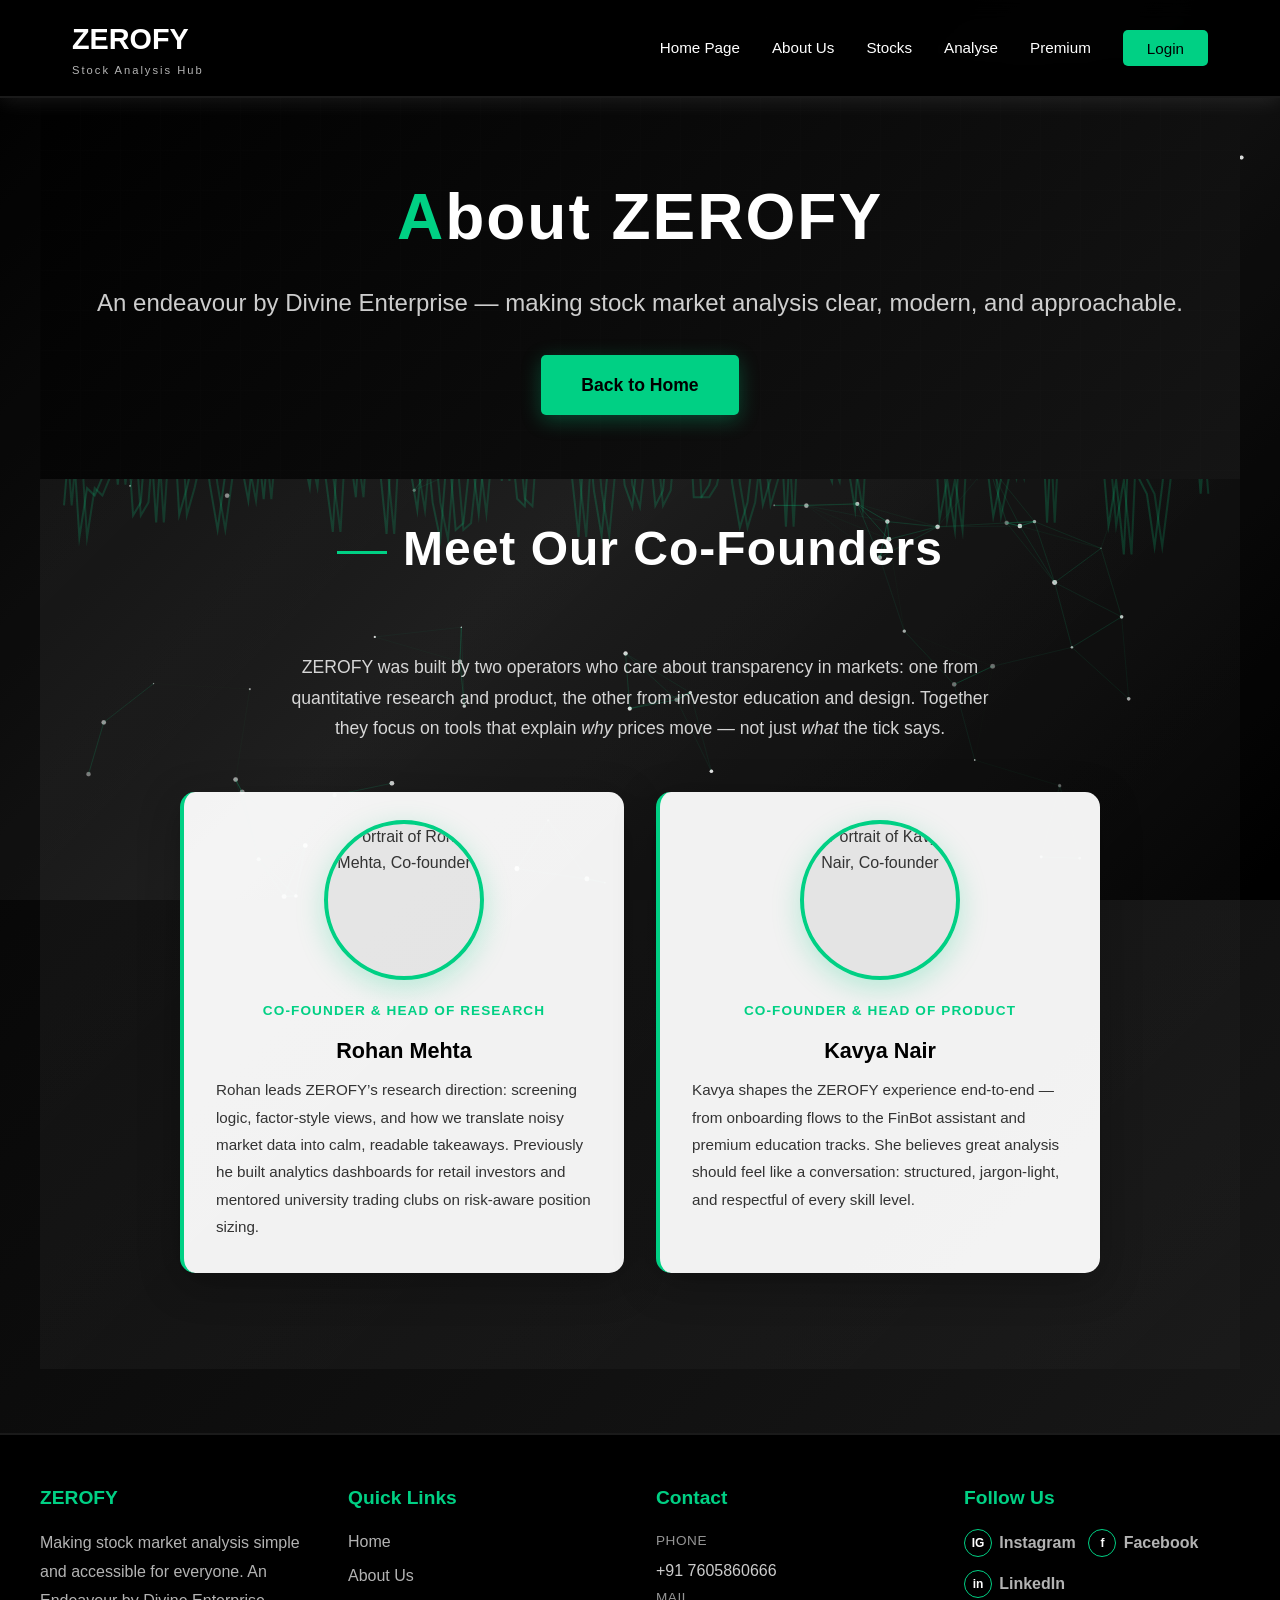
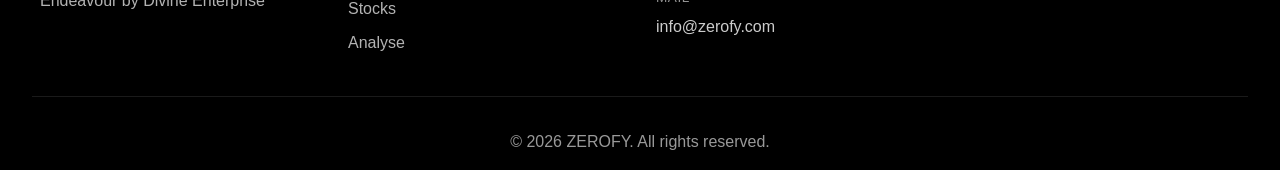
==== about.html @ 6f026110 "about us" ====
<!DOCTYPE html>
<html lang="en">

<head>
    <meta charset="UTF-8">
    <meta name="viewport" content="width=device-width, initial-scale=1.0">
    <title>About Us — ZEROFY</title>
    <link rel="stylesheet" href="styles.css">
</head>

<body>
    <nav class="navbar">
        <div class="navbar-container">
            <div class="navbar-logo">
                <a href="index.html#home">ZEROFY</a>
                <span class="logo-subtitle">Stock Analysis Hub</span>
            </div>
            <ul class="nav-menu" id="navMenu">
                <li class="nav-item">
                    <a href="index.html#home" class="nav-link">Home Page</a>
                </li>
                <li class="nav-item">
                    <a href="about.html" class="nav-link" aria-current="page">About Us</a>
                </li>
                <li class="nav-item">
                    <a href="index.html#stocks" class="nav-link">Stocks</a>
                </li>
                <li class="nav-item">
                    <a href="index.html#analyse" class="nav-link">Analyse</a>
                </li>
                <li class="nav-item">
                    <a href="index.html#premium" class="nav-link">Premium</a>
                </li>
                <li class="nav-item" id="loginItem">
                    <a href="#login" class="nav-link login-btn" onclick="openLoginModal(); return false;">Login</a>
                </li>
                <li class="nav-item" id="userProfile" style="display: none;">
                    <span class="user-welcome">Welcome, <span id="userName">User</span></span>
                    <button type="button" class="logout-btn" onclick="logout()">Logout</button>
                </li>
            </ul>
            <div class="hamburger" id="hamburger">
                <span></span>
                <span></span>
                <span></span>
            </div>
        </div>
    </nav>

    <canvas id="stockBackground"></canvas>

    <div id="loginModal" class="modal">
        <div class="modal-content">
            <span class="close" onclick="closeLoginModal()">&times;</span>
            <h2>Login to ZEROFY</h2>
            <form id="loginForm" onsubmit="handleLogin(event)">
                <div class="form-group">
                    <label for="email">Email:</label>
                    <input type="email" id="email" name="email" required>
                </div>
                <div class="form-group">
                    <label for="password">Password:</label>
                    <input type="password" id="password" name="password" required>
                </div>
                <button type="submit" class="submit-btn">Login</button>
                <p class="switch-form">Don't have an account? <a href="#" onclick="switchToSignup()">Sign Up</a></p>
            </form>
        </div>
    </div>

    <div id="signupModal" class="modal">
        <div class="modal-content">
            <span class="close" onclick="closeSignupModal()">&times;</span>
            <h2>Create Account</h2>
            <form id="signupForm" onsubmit="handleSignup(event)">
                <div class="form-group">
                    <label for="signupName">Full Name:</label>
                    <input type="text" id="signupName" name="name" required>
                </div>
                <div class="form-group">
                    <label for="signupEmail">Email:</label>
                    <input type="email" id="signupEmail" name="email" required>
                </div>
                <div class="form-group">
                    <label for="signupPassword">Password:</label>
                    <input type="password" id="signupPassword" name="password" required>
                </div>
                <button type="submit" class="submit-btn">Sign Up</button>
                <p class="switch-form">Already have an account? <a href="#" onclick="switchToLogin()">Login</a></p>
            </form>
        </div>
    </div>

    <main>
        <section class="section hero-section about-hero-page">
            <div class="hero-content">
                <h1>About ZEROFY</h1>
                <p class="hero-subtitle">An endeavour by Divine Enterprise — making stock market analysis clear, modern, and approachable.</p>
                <a href="index.html#home" class="cta-button">Back to Home</a>
            </div>
        </section>

        <section class="section about-section about-founders-section">
            <h2>Meet Our Co-Founders</h2>
            <p class="about-page-intro">
                ZEROFY was built by two operators who care about transparency in markets: one from quantitative research and product,
                the other from investor education and design. Together they focus on tools that explain <em>why</em> prices move — not just <em>what</em> the tick says.
            </p>

            <div class="floaters-container floaters-container--founders">
                <article class="floater floater-1 floater-founder">
                    <div class="founder-photo-wrap">
                        <img class="founder-photo" src="https://images.unsplash.com/photo-1560250097-0b93528c311a?w=400&h=400&fit=crop&auto=format"
                            alt="Portrait of Rohan Mehta, Co-founder" width="320" height="320" loading="lazy">
                    </div>
                    <span class="founder-role">Co-founder &amp; Head of Research</span>
                    <h3>Rohan Mehta</h3>
                    <p>
                        Rohan leads ZEROFY’s research direction: screening logic, factor-style views, and how we translate noisy market data into calm, readable takeaways.
                        Previously he built analytics dashboards for retail investors and mentored university trading clubs on risk-aware position sizing.
                    </p>
                </article>

                <article class="floater floater-2 floater-founder">
                    <div class="founder-photo-wrap">
                        <img class="founder-photo" src="https://images.unsplash.com/photo-1573496359142-b8d87734a5a2?w=400&h=400&fit=crop&auto=format"
                            alt="Portrait of Kavya Nair, Co-founder" width="320" height="320" loading="lazy">
                    </div>
                    <span class="founder-role">Co-founder &amp; Head of Product</span>
                    <h3>Kavya Nair</h3>
                    <p>
                        Kavya shapes the ZEROFY experience end-to-end — from onboarding flows to the FinBot assistant and premium education tracks.
                        She believes great analysis should feel like a conversation: structured, jargon-light, and respectful of every skill level.
                    </p>
                </article>
            </div>
        </section>
    </main>

    <footer class="footer">
        <div class="footer-content">
            <div class="footer-section">
                <h4>ZEROFY</h4>
                <p>Making stock market analysis simple and accessible for everyone. An Endeavour by Divine Enterprise</p>
            </div>
            <div class="footer-section">
                <h4>Quick Links</h4>
                <ul>
                    <li><a href="index.html#home">Home</a></li>
                    <li><a href="about.html">About Us</a></li>
                    <li><a href="index.html#stocks">Stocks</a></li>
                    <li><a href="index.html#analyse">Analyse</a></li>
                </ul>
            </div>
            <div class="footer-section">
                <h4>Contact</h4>
                <p class="footer-contact-item"><span>Phone</span><a href="tel:+917605860666">+91 7605860666</a></p>
                <p class="footer-contact-item"><span>Mail</span><a href="mailto:info@zerofy.com">info@zerofy.com</a></p>
            </div>
            <div class="footer-section">
                <h4>Follow Us</h4>
                <div class="social-links">
                    <a href="" target="_blank" rel="noopener noreferrer" aria-label="ZEROFY on Instagram"><span class="social-icon">IG</span>Instagram</a>
                    <a href="" target="_blank" rel="noopener noreferrer" aria-label="ZEROFY on Facebook"><span class="social-icon">f</span>Facebook</a>
                    <a href="" target="_blank" rel="noopener noreferrer" aria-label="ZEROFY on LinkedIn"><span class="social-icon">in</span>LinkedIn</a>
                </div>
            </div>
        </div>
        <div class="footer-bottom">
            <p>&copy; 2026 ZEROFY. All rights reserved.</p>
        </div>
    </footer>

    <script src="script.js"></script>
</body>

</html>
---- styles.css ----
/* =====================================================
   ZEROFY - Stock Market Analysis Website
   CSS Stylesheet
   ===================================================== */

* {
    margin: 0;
    padding: 0;
    box-sizing: border-box;
}

:root {
    --primary-color: #000000;
    --secondary-color: #ffffff;
    --accent-color: #1a1a1a;
    --light-gray: #f0f0f0;
    --dark-gray: #333333;
    --green: #00d084;
    --red: #ff3333;
    --transition: all 0.3s ease;
}

html {
    scroll-behavior: smooth;
}

body {
    font-family: 'Segoe UI', Tahoma, Geneva, Verdana, sans-serif;
    background: linear-gradient(135deg, #000000 0%, #1a1a1a 100%);
    color: var(--dark-gray);
    line-height: 1.6;
    overflow-x: hidden;
    position: relative;
}


/* =====================================================
   CANVAS - Interactive Background
   ===================================================== */

#stockBackground {
    position: fixed;
    top: 0;
    left: 0;
    width: 100%;
    height: 100vh;
    background: linear-gradient(135deg, #000000 0%, #1a1a1a 50%, #000000 100%);
    z-index: 1;
    pointer-events: none;
}


/* =====================================================
   NAVIGATION BAR
   ===================================================== */

.navbar {
    position: fixed;
    top: 0;
    width: 100%;
    background: rgba(0, 0, 0, 0.95);
    backdrop-filter: blur(10px);
    padding: 1rem 0;
    z-index: 1000;
    box-shadow: 0 2px 20px rgba(255, 255, 255, 0.1);
    border-bottom: 2px solid rgba(255, 255, 255, 0.1);
}

.navbar-container {
    max-width: 1200px;
    margin: 0 auto;
    padding: 0 2rem;
    display: flex;
    justify-content: space-between;
    align-items: center;
}

.navbar-logo {
    display: flex;
    flex-direction: column;
    font-weight: 800;
    font-size: 1.8rem;
    color: var(--secondary-color);
    text-decoration: none;
    cursor: pointer;
}

.navbar-logo a {
    color: var(--secondary-color);
    text-decoration: none;
    transition: var(--transition);
}

.navbar-logo a:hover {
    color: var(--green);
}

.logo-subtitle {
    font-size: 0.7rem;
    font-weight: 300;
    color: rgba(255, 255, 255, 0.7);
    letter-spacing: 2px;
}

.nav-menu {
    display: flex;
    list-style: none;
    gap: 2rem;
    align-items: center;
}

.nav-item {
    position: relative;
}

.nav-link {
    color: var(--secondary-color);
    text-decoration: none;
    font-weight: 500;
    font-size: 0.95rem;
    transition: var(--transition);
    position: relative;
}

.nav-link::after {
    content: '';
    position: absolute;
    bottom: -5px;
    left: 0;
    width: 0;
    height: 2px;
    background: var(--green);
    transition: width 0.3s ease;
}

.nav-link:hover::after {
    width: 100%;
}

.nav-link:hover {
    color: var(--green);
}

.login-btn {
    background: var(--green);
    color: var(--primary-color);
    padding: 0.6rem 1.5rem;
    border-radius: 5px;
    transition: var(--transition);
}

.login-btn:hover {
    background: rgba(0, 208, 132, 0.8);
}

.user-welcome {
    color: var(--secondary-color);
    font-weight: 500;
}

.logout-btn {
    background: var(--red);
    color: var(--secondary-color);
    border: none;
    padding: 0.6rem 1.2rem;
    border-radius: 5px;
    cursor: pointer;
    transition: var(--transition);
    font-weight: 500;
}

.logout-btn:hover {
    background: rgba(255, 51, 51, 0.8);
}

.hamburger {
    display: none;
    flex-direction: column;
    cursor: pointer;
    gap: 5px;
}

.hamburger span {
    width: 25px;
    height: 3px;
    background: var(--secondary-color);
    transition: var(--transition);
}


/* =====================================================
   MAIN CONTENT WRAPPER
   ===================================================== */

main {
    position: relative;
    z-index: 2;
    margin-top: 70px;
}

.section {
    min-height: 100vh;
    display: flex;
    flex-direction: column;
    justify-content: center;
    align-items: center;
    padding: 4rem 2rem;
    max-width: 1200px;
    margin: 0 auto;
    width: 100%;
}


/* =====================================================
   HERO SECTION
   ===================================================== */

.hero-section {
    background: linear-gradient(135deg, rgba(0, 0, 0, 0.8) 0%, rgba(26, 26, 26, 0.8) 100%), url('data:image/svg+xml,<svg xmlns="http://www.w3.org/2000/svg" viewBox="0 0 1200 600"><defs><pattern id="grid" width="40" height="40" patternUnits="userSpaceOnUse"><path d="M 40 0 L 0 0 0 40" fill="none" stroke="rgba(255,255,255,0.05)" stroke-width="1"/></pattern></defs><rect width="1200" height="600" fill="black"/><rect width="1200" height="600" fill="url(%23grid)"/></svg>');
    background-size: cover;
    text-align: center;
    color: var(--secondary-color);
}

.hero-content h1 {
    font-size: 4rem;
    font-weight: 900;
    margin-bottom: 1rem;
    animation: slideInDown 1s ease;
    letter-spacing: 2px;
}

.hero-content h1::first-letter {
    color: var(--green);
}

.hero-subtitle {
    font-size: 1.5rem;
    margin-bottom: 2rem;
    color: rgba(255, 255, 255, 0.8);
    animation: slideInUp 1s ease;
    font-weight: 300;
}

.cta-button {
    background: var(--green);
    color: var(--primary-color);
    border: none;
    padding: 1rem 2.5rem;
    font-size: 1.1rem;
    font-weight: 700;
    border-radius: 5px;
    cursor: pointer;
    transition: var(--transition);
    animation: fadeIn 1.5s ease;
    box-shadow: 0 5px 20px rgba(0, 208, 132, 0.3);
}

a.cta-button {
    display: inline-flex;
    align-items: center;
    justify-content: center;
    text-decoration: none;
}

.cta-button:hover {
    background: rgba(0, 208, 132, 0.8);
    transform: translateY(-3px);
    box-shadow: 0 8px 30px rgba(0, 208, 132, 0.5);
}

.hero-actions {
    display: flex;
    flex-wrap: wrap;
    gap: 1rem;
    justify-content: center;
    align-items: center;
    animation: fadeIn 1.5s ease;
}

.cta-button-secondary {
    display: inline-flex;
    align-items: center;
    justify-content: center;
    text-decoration: none;
    background: transparent;
    color: var(--secondary-color);
    border: 2px solid var(--green);
    box-shadow: none;
}

.cta-button-secondary:hover {
    background: rgba(0, 208, 132, 0.15);
    color: var(--green);
    transform: translateY(-3px);
    box-shadow: 0 8px 30px rgba(0, 208, 132, 0.25);
}

.hero-finbot-tagline {
    font-size: 1rem;
    color: rgba(255, 255, 255, 0.75);
    margin-bottom: 1.75rem;
    max-width: 36rem;
    margin-left: auto;
    margin-right: auto;
    line-height: 1.5;
}

.hero-finbot-tagline strong {
    color: var(--green);
}


/* =====================================================
   FINBOT — home section chatbot
   ===================================================== */

.finbot {
    position: fixed;
    right: 1.25rem;
    bottom: 1.25rem;
    z-index: 1500;
    display: flex;
    flex-direction: column;
    align-items: flex-end;
    gap: 0.75rem;
    pointer-events: none;
}

.finbot > * {
    pointer-events: auto;
}

.finbot-toggle {
    display: inline-flex;
    align-items: center;
    gap: 0.5rem;
    padding: 0.85rem 1.25rem;
    border-radius: 999px;
    border: 2px solid rgba(0, 208, 132, 0.85);
    background: linear-gradient(135deg, rgba(0, 0, 0, 0.92) 0%, rgba(26, 26, 26, 0.95) 100%);
    color: var(--secondary-color);
    font-weight: 800;
    font-size: 0.95rem;
    letter-spacing: 0.04em;
    cursor: pointer;
    box-shadow: 0 8px 32px rgba(0, 0, 0, 0.45), 0 0 0 1px rgba(255, 255, 255, 0.06);
    transition: var(--transition);
}

.finbot-toggle:hover {
    border-color: var(--green);
    color: var(--green);
    transform: translateY(-2px);
}

.finbot-toggle-icon {
    color: var(--green);
    font-size: 1rem;
    line-height: 1;
}

.finbot-panel {
    width: min(100vw - 2.5rem, 380px);
    max-height: min(70vh, 520px);
    display: flex;
    flex-direction: column;
    background: linear-gradient(160deg, rgba(12, 12, 12, 0.98) 0%, rgba(26, 26, 26, 0.98) 100%);
    border: 2px solid rgba(255, 255, 255, 0.12);
    border-radius: 14px;
    overflow: hidden;
    box-shadow: 0 20px 60px rgba(0, 0, 0, 0.55);
}

.finbot-panel[hidden] {
    display: none !important;
}

.finbot-header {
    display: flex;
    justify-content: space-between;
    align-items: flex-start;
    gap: 1rem;
    padding: 1rem 1rem 0.75rem;
    border-bottom: 1px solid rgba(255, 255, 255, 0.08);
}

.finbot-title {
    font-size: 1.15rem;
    font-weight: 800;
    color: var(--secondary-color);
    margin: 0;
    letter-spacing: 0.02em;
}

.finbot-title::after {
    content: '';
    display: block;
    width: 36px;
    height: 3px;
    background: var(--green);
    margin-top: 0.35rem;
    border-radius: 2px;
}

.finbot-subtitle {
    font-size: 0.78rem;
    color: rgba(255, 255, 255, 0.55);
    margin: 0.25rem 0 0;
}

.finbot-close {
    background: transparent;
    border: none;
    color: rgba(255, 255, 255, 0.75);
    font-size: 1.5rem;
    line-height: 1;
    cursor: pointer;
    padding: 0.15rem 0.35rem;
    border-radius: 6px;
    transition: var(--transition);
}

.finbot-close:hover {
    color: var(--green);
    background: rgba(255, 255, 255, 0.06);
}

.finbot-messages {
    flex: 1;
    min-height: 200px;
    max-height: 340px;
    overflow-y: auto;
    padding: 1rem;
    display: flex;
    flex-direction: column;
    gap: 0.65rem;
}

.finbot-msg {
    max-width: 92%;
    padding: 0.65rem 0.85rem;
    border-radius: 10px;
    font-size: 0.9rem;
    line-height: 1.45;
}

.finbot-msg--bot {
    align-self: flex-start;
    background: rgba(255, 255, 255, 0.08);
    color: rgba(255, 255, 255, 0.92);
    border: 1px solid rgba(255, 255, 255, 0.08);
}

.finbot-msg--user {
    align-self: flex-end;
    background: rgba(0, 208, 132, 0.18);
    color: var(--secondary-color);
    border: 1px solid rgba(0, 208, 132, 0.35);
}

.finbot-form {
    display: flex;
    gap: 0.5rem;
    padding: 0.75rem;
    border-top: 1px solid rgba(255, 255, 255, 0.08);
    background: rgba(0, 0, 0, 0.35);
}

.finbot-input {
    flex: 1;
    min-width: 0;
    padding: 0.65rem 0.85rem;
    border-radius: 8px;
    border: 1px solid rgba(255, 255, 255, 0.15);
    background: rgba(255, 255, 255, 0.06);
    color: var(--secondary-color);
    font-size: 0.9rem;
}

.finbot-input::placeholder {
    color: rgba(255, 255, 255, 0.4);
}

.finbot-input:focus {
    outline: none;
    border-color: var(--green);
    box-shadow: 0 0 0 2px rgba(0, 208, 132, 0.2);
}

.finbot-send {
    padding: 0.65rem 1rem;
    border-radius: 8px;
    border: none;
    background: var(--green);
    color: var(--primary-color);
    font-weight: 700;
    cursor: pointer;
    transition: var(--transition);
}

.finbot-send:hover {
    filter: brightness(1.05);
}

.visually-hidden {
    position: absolute;
    width: 1px;
    height: 1px;
    padding: 0;
    margin: -1px;
    overflow: hidden;
    clip: rect(0, 0, 0, 0);
    white-space: nowrap;
    border: 0;
}


/* =====================================================
   ABOUT SECTION WITH FLOATERS
   ===================================================== */

.about-section {
    min-height: auto;
    padding: 6rem 2rem;
    background: linear-gradient(135deg, rgba(255, 255, 255, 0.05) 0%, rgba(255, 255, 255, 0.02) 100%);
}

.about-section h2 {
    font-size: 3rem;
    color: var(--secondary-color);
    text-align: center;
    margin-bottom: 4rem;
    font-weight: 900;
    letter-spacing: 1px;
}

.about-section h2::before {
    content: '';
    display: inline-block;
    width: 50px;
    height: 3px;
    background: var(--green);
    margin-right: 1rem;
    vertical-align: middle;
}

.floaters-container {
    display: grid;
    grid-template-columns: repeat(auto-fit, minmax(300px, 1fr));
    gap: 2rem;
    width: 100%;
}

.floater {
    background: rgba(255, 255, 255, 0.95);
    padding: 2rem;
    border-radius: 15px;
    box-shadow: 0 10px 40px rgba(0, 0, 0, 0.3);
    transition: var(--transition);
    border-left: 4px solid var(--green);
    animation: floatAnimation 3s ease-in-out infinite;
}

.floater:nth-child(1) {
    animation-delay: 0s;
}

.floater:nth-child(2) {
    animation-delay: 0.5s;
}

.floater:nth-child(3) {
    animation-delay: 1s;
}

.floater:nth-child(4) {
    animation-delay: 1.5s;
}

.floater:nth-child(5) {
    animation-delay: 2s;
}

.floater:nth-child(6) {
    animation-delay: 2.5s;
}

.floater:hover {
    transform: translateY(-10px);
    box-shadow: 0 20px 60px rgba(0, 208, 132, 0.2);
    border-left-color: var(--primary-color);
}

.floater-icon {
    font-size: 3rem;
    margin-bottom: 1rem;
    text-align: center;
}

.floater h3 {
    color: var(--primary-color);
    font-size: 1.3rem;
    margin-bottom: 1rem;
    font-weight: 700;
}

.floater p {
    color: var(--dark-gray);
    line-height: 1.8;
    font-size: 0.95rem;
}

/* Co-founder cards (About Us page) */
.floater-founder {
    text-align: center;
    padding-top: 1.75rem;
}

.founder-photo-wrap {
    width: 160px;
    height: 160px;
    margin: 0 auto 1.25rem;
    border-radius: 50%;
    overflow: hidden;
    border: 4px solid var(--green);
    box-shadow: 0 8px 28px rgba(0, 208, 132, 0.25);
    background: rgba(0, 0, 0, 0.06);
}

.founder-photo {
    width: 100%;
    height: 100%;
    object-fit: cover;
    display: block;
}

.founder-role {
    display: block;
    font-size: 0.85rem;
    font-weight: 700;
    color: var(--green);
    text-transform: uppercase;
    letter-spacing: 0.08em;
    margin-bottom: 0.75rem;
}

.floater-founder h3 {
    color: var(--primary-color);
    font-size: 1.35rem;
    margin-bottom: 0.5rem;
    font-weight: 800;
}

.floater-founder p {
    text-align: left;
}

.about-hero-page {
    min-height: auto;
    padding-top: 6rem;
    padding-bottom: 4rem;
}

.about-founders-section {
    padding-top: 2rem;
}

.floaters-container--founders {
    max-width: 920px;
    margin: 0 auto;
}

.about-page-intro {
    text-align: center;
    color: rgba(255, 255, 255, 0.82);
    font-size: 1.1rem;
    max-width: 720px;
    margin: 0 auto 3rem;
    line-height: 1.75;
}


/* =====================================================
   INFO SECTION
   ===================================================== */

.info-section {
    background: linear-gradient(135deg, rgba(0, 0, 0, 0.9) 0%, rgba(26, 26, 26, 0.9) 100%);
    min-height: auto;
    padding: 6rem 2rem;
}

.info-section h2 {
    font-size: 3rem;
    color: var(--secondary-color);
    text-align: center;
    margin-bottom: 4rem;
    font-weight: 900;
}

.info-grid {
    display: grid;
    grid-template-columns: repeat(auto-fit, minmax(250px, 1fr));
    gap: 2rem;
    width: 100%;
}

.info-card {
    background: rgba(255, 255, 255, 0.05);
    padding: 2rem;
    border-radius: 10px;
    border: 2px solid rgba(255, 255, 255, 0.1);
    text-align: center;
    transition: var(--transition);
    backdrop-filter: blur(10px);
}

.info-card:hover {
    background: rgba(255, 255, 255, 0.1);
    border-color: var(--green);
    transform: translateY(-5px);
}

.step-number {
    font-size: 3rem;
    font-weight: 900;
    color: var(--green);
    margin-bottom: 1rem;
}

.info-card h3 {
    color: var(--secondary-color);
    margin-bottom: 1rem;
    font-size: 1.3rem;
}

.info-card p {
    color: rgba(255, 255, 255, 0.8);
    line-height: 1.6;
}


/* =====================================================
   COMMODITIES SECTION
   ===================================================== */

.commodities-section {
    background: linear-gradient(135deg, rgba(255, 255, 255, 0.04) 0%, rgba(0, 0, 0, 0.92) 100%);
    min-height: auto;
    padding: 6rem 2rem;
}

.commodities-section h2 {
    font-size: 3rem;
    color: var(--secondary-color);
    text-align: center;
    margin-bottom: 3rem;
    font-weight: 900;
}

.commodities-layout {
    display: grid;
    grid-template-columns: minmax(0, 1.4fr) minmax(280px, 0.8fr);
    gap: 2rem;
    width: 100%;
    align-items: stretch;
}

.commodity-chart-panel,
.commodity-card {
    background: rgba(0, 0, 0, 0.62);
    border: 2px solid rgba(255, 255, 255, 0.1);
    border-radius: 10px;
    backdrop-filter: blur(10px);
}

.commodity-chart-panel {
    padding: 2rem;
}

.commodity-chart-header {
    display: flex;
    justify-content: space-between;
    gap: 1.5rem;
    align-items: flex-start;
    margin-bottom: 1.5rem;
}

.commodity-chart-header h3,
.commodity-card h3 {
    color: var(--secondary-color);
    font-size: 1.4rem;
    margin-bottom: 0.6rem;
}

.commodity-chart-header p,
.commodity-card p {
    color: rgba(255, 255, 255, 0.78);
    line-height: 1.7;
}

.commodity-legend {
    display: flex;
    gap: 0.75rem;
    flex-wrap: wrap;
}

.legend-item {
    display: inline-flex;
    align-items: center;
    gap: 0.4rem;
    color: var(--secondary-color);
    font-size: 0.9rem;
    font-weight: 700;
}

.legend-item::before {
    content: "";
    width: 18px;
    height: 3px;
    border-radius: 999px;
}

.gold-line::before {
    background: #f6c453;
}

.silver-line::before {
    background: #c7d2df;
}

.commodity-chart {
    display: block;
    width: 100%;
    height: auto;
    min-height: 260px;
}

.chart-axis,
.chart-grid {
    fill: none;
    stroke: rgba(255, 255, 255, 0.18);
    stroke-width: 2;
}

.chart-grid {
    stroke-width: 1;
    stroke-dasharray: 6 8;
}

.gold-trend,
.silver-trend {
    fill: none;
    stroke-width: 5;
    stroke-linecap: round;
    stroke-linejoin: round;
}

.gold-trend {
    stroke: #f6c453;
}

.silver-trend {
    stroke: #c7d2df;
}

.chart-label,
.gold-label,
.silver-label {
    font-size: 16px;
    font-weight: 700;
}

.chart-label {
    fill: rgba(255, 255, 255, 0.68);
}

.gold-label {
    fill: #f6c453;
}

.silver-label {
    fill: #c7d2df;
}

.commodity-info {
    display: grid;
    gap: 1.5rem;
}

.commodity-card {
    padding: 1.6rem;
    border-left: 4px solid var(--green);
}


/* =====================================================
   STOCKS SECTION
   ===================================================== */

.stocks-section {
    background: linear-gradient(135deg, rgba(255, 255, 255, 0.05) 0%, rgba(255, 255, 255, 0.02) 100%);
    min-height: auto;
    padding: 6rem 2rem;
}

.stocks-section h2 {
    font-size: 3rem;
    color: var(--secondary-color);
    text-align: center;
    margin-bottom: 4rem;
    font-weight: 900;
}

.stocks-grid {
    display: grid;
    grid-template-columns: repeat(auto-fit, minmax(250px, 1fr));
    gap: 2rem;
    width: 100%;
}

.stock-card {
    background: linear-gradient(135deg, rgba(0, 0, 0, 0.7) 0%, rgba(26, 26, 26, 0.7) 100%);
    padding: 1.5rem;
    border-radius: 10px;
    border: 2px solid rgba(255, 255, 255, 0.1);
    transition: var(--transition);
    cursor: pointer;
}

.stock-card:hover {
    border-color: var(--green);
    transform: translateY(-5px);
    box-shadow: 0 10px 30px rgba(0, 208, 132, 0.2);
}

.stock-symbol {
    font-size: 1.5rem;
    font-weight: 900;
    color: var(--green);
    margin-bottom: 0.5rem;
}

.stock-name {
    color: var(--secondary-color);
    font-weight: 600;
    margin-bottom: 1rem;
    font-size: 0.95rem;
}

.stock-price {
    font-size: 1.8rem;
    color: var(--secondary-color);
    font-weight: 700;
    margin-bottom: 0.5rem;
}

.stock-change {
    font-weight: 600;
    padding: 0.5rem 0;
    border-radius: 5px;
    margin-bottom: 1rem;
}

.stock-change.positive {
    color: var(--green);
}

.stock-change.negative {
    color: var(--red);
}

.stock-btn {
    width: 100%;
    padding: 0.8rem;
    background: var(--green);
    color: var(--primary-color);
    border: none;
    border-radius: 5px;
    font-weight: 700;
    cursor: pointer;
    transition: var(--transition);
}

.stock-btn:hover {
    background: rgba(0, 208, 132, 0.8);
}


/* =====================================================
   ANALYSE SECTION
   ===================================================== */

.analyse-section {
    background: linear-gradient(135deg, rgba(0, 0, 0, 0.9) 0%, rgba(26, 26, 26, 0.9) 100%);
    min-height: auto;
    padding: 6rem 2rem;
}

.analyse-section h2 {
    font-size: 3rem;
    color: var(--secondary-color);
    text-align: center;
    margin-bottom: 4rem;
    font-weight: 900;
}

.analysis-tools {
    display: grid;
    grid-template-columns: repeat(auto-fit, minmax(300px, 1fr));
    gap: 2rem;
    width: 100%;
}

.tool-card {
    background: rgba(255, 255, 255, 0.05);
    padding: 2rem;
    border-radius: 10px;
    border: 2px solid rgba(255, 255, 255, 0.1);
    text-align: center;
    transition: var(--transition);
    backdrop-filter: blur(10px);
}

.tool-card:hover {
    background: rgba(255, 255, 255, 0.1);
    border-color: var(--green);
    transform: translateY(-5px);
}

.tool-card h3 {
    color: var(--green);
    font-size: 1.5rem;
    margin-bottom: 1rem;
    font-weight: 700;
}

.tool-card p {
    color: rgba(255, 255, 255, 0.8);
    margin-bottom: 1.5rem;
    line-height: 1.6;
}

.tool-btn {
    padding: 0.8rem 2rem;
    background: var(--green);
    color: var(--primary-color);
    border: none;
    border-radius: 5px;
    font-weight: 700;
    cursor: pointer;
    transition: var(--transition);
}

.tool-btn:hover {
    background: rgba(0, 208, 132, 0.8);
    transform: scale(1.05);
}


/* =====================================================
   PREMIUM SECTION
   ===================================================== */

.premium-section {
    background: linear-gradient(135deg, rgba(255, 255, 255, 0.05) 0%, rgba(255, 255, 255, 0.02) 100%);
    min-height: auto;
    padding: 6rem 2rem;
}

.premium-section h2 {
    font-size: 3rem;
    color: var(--secondary-color);
    text-align: center;
    margin-bottom: 4rem;
    font-weight: 900;
}

.premium-cards {
    display: grid;
    grid-template-columns: repeat(auto-fit, minmax(300px, 1fr));
    gap: 2rem;
    width: 100%;
}

.premium-card {
    background: rgba(0, 0, 0, 0.6);
    padding: 2rem;
    border-radius: 10px;
    border: 2px solid rgba(255, 255, 255, 0.1);
    text-align: center;
    transition: var(--transition);
    position: relative;
}

.premium-card:hover {
    transform: translateY(-10px);
    box-shadow: 0 20px 60px rgba(0, 208, 132, 0.2);
}

.premium-card.pro,
.premium-card.elite {
    border-color: var(--green);
    background: rgba(0, 208, 132, 0.05);
}

.premium-card h3 {
    font-size: 1.8rem;
    color: var(--secondary-color);
    margin-bottom: 1rem;
    font-weight: 700;
}

.premium-card .price {
    font-size: 2.5rem;
    color: var(--green);
    font-weight: 900;
    margin-bottom: 1.5rem;
}

.premium-card .price span {
    font-size: 0.8rem;
    color: rgba(255, 255, 255, 0.7);
    font-weight: 400;
}

.features-list {
    list-style: none;
    margin: 2rem 0;
    text-align: left;
}

.features-list li {
    color: rgba(255, 255, 255, 0.8);
    padding: 0.7rem 0;
    border-bottom: 1px solid rgba(255, 255, 255, 0.05);
}

.premium-btn {
    width: 100%;
    padding: 1rem;
    background: var(--green);
    color: var(--primary-color);
    border: none;
    border-radius: 5px;
    font-weight: 700;
    cursor: pointer;
    transition: var(--transition);
    margin-top: 1rem;
}

.premium-btn:hover {
    background: rgba(0, 208, 132, 0.8);
}


/* =====================================================
   MODAL STYLES
   ===================================================== */

.modal {
    display: none;
    position: fixed;
    z-index: 2000;
    left: 0;
    top: 0;
    width: 100%;
    height: 100%;
    background-color: rgba(0, 0, 0, 0.8);
    backdrop-filter: blur(5px);
}

.modal-content {
    background: linear-gradient(135deg, rgba(0, 0, 0, 0.95) 0%, rgba(26, 26, 26, 0.95) 100%);
    margin: 5% auto;
    padding: 2.5rem;
    border: 2px solid rgba(255, 255, 255, 0.1);
    border-radius: 10px;
    width: 90%;
    max-width: 400px;
    box-shadow: 0 10px 50px rgba(0, 0, 0, 0.5);
    animation: slideInScale 0.3s ease;
}

.modal-content h2 {
    color: var(--secondary-color);
    margin-bottom: 1.5rem;
    font-size: 1.8rem;
    font-weight: 700;
}

.close {
    color: var(--secondary-color);
    float: right;
    font-size: 2rem;
    font-weight: bold;
    cursor: pointer;
    transition: var(--transition);
}

.close:hover {
    color: var(--green);
}

.form-group {
    margin-bottom: 1.5rem;
}

.form-group label {
    display: block;
    color: var(--secondary-color);
    margin-bottom: 0.5rem;
    font-weight: 600;
}

.form-group input {
    width: 100%;
    padding: 0.8rem;
    background: rgba(255, 255, 255, 0.1);
    border: 2px solid rgba(255, 255, 255, 0.2);
    border-radius: 5px;
    color: var(--secondary-color);
    font-size: 1rem;
    transition: var(--transition);
}

.form-group input:focus {
    outline: none;
    border-color: var(--green);
    background: rgba(255, 255, 255, 0.15);
    box-shadow: 0 0 10px rgba(0, 208, 132, 0.2);
}

.submit-btn {
    width: 100%;
    padding: 1rem;
    background: var(--green);
    color: var(--primary-color);
    border: none;
    border-radius: 5px;
    font-weight: 700;
    font-size: 1rem;
    cursor: pointer;
    transition: var(--transition);
    margin-top: 1rem;
}

.submit-btn:hover {
    background: rgba(0, 208, 132, 0.8);
    transform: translateY(-2px);
}

.switch-form {
    text-align: center;
    color: rgba(255, 255, 255, 0.8);
    margin-top: 1rem;
}

.switch-form a {
    color: var(--green);
    text-decoration: none;
    font-weight: 700;
    cursor: pointer;
}

.switch-form a:hover {
    text-decoration: underline;
}


/* =====================================================
   FOOTER
   ===================================================== */

.footer {
    position: relative;
    z-index: 2;
    background: var(--primary-color);
    color: var(--secondary-color);
    padding: 3rem 2rem 1rem;
    border-top: 2px solid rgba(255, 255, 255, 0.1);
    margin-top: 4rem;
}

.footer-content {
    max-width: 1200px;
    margin: 0 auto;
    display: grid;
    grid-template-columns: repeat(auto-fit, minmax(250px, 1fr));
    gap: 2rem;
    margin-bottom: 2rem;
}

.footer-section h4 {
    color: var(--green);
    font-size: 1.2rem;
    margin-bottom: 1rem;
    font-weight: 700;
}

.footer-section p {
    color: rgba(255, 255, 255, 0.7);
    line-height: 1.8;
}

.footer-section ul {
    list-style: none;
}

.footer-section ul li {
    margin-bottom: 0.5rem;
}

.footer-section a {
    color: rgba(255, 255, 255, 0.7);
    text-decoration: none;
    transition: var(--transition);
}

.footer-section a:hover {
    color: var(--green);
}

.social-links {
    display: flex;
    gap: 0.8rem;
    flex-wrap: wrap;
}

.social-links a {
    display: inline-flex;
    align-items: center;
    gap: 0.45rem;
    font-weight: 600;
}

.social-icon {
    display: inline-flex;
    align-items: center;
    justify-content: center;
    width: 28px;
    height: 28px;
    border: 1px solid var(--green);
    border-radius: 50%;
    color: var(--secondary-color);
    font-size: 0.75rem;
    font-weight: 900;
    line-height: 1;
}

.footer-contact-item {
    display: grid;
    gap: 0.2rem;
}

.footer-contact-item span {
    color: rgba(255, 255, 255, 0.58);
    font-size: 0.85rem;
    letter-spacing: 0.04em;
    text-transform: uppercase;
}

.footer-contact-item a {
    color: rgba(255, 255, 255, 0.8);
    text-decoration: none;
}

.footer-contact-item a:hover {
    color: var(--green);
}

.footer-bottom {
    text-align: center;
    padding-top: 2rem;
    border-top: 1px solid rgba(255, 255, 255, 0.1);
    color: rgba(255, 255, 255, 0.6);
}


/* =====================================================
   ANIMATIONS
   ===================================================== */

@keyframes slideInDown {
    from {
        opacity: 0;
        transform: translateY(-30px);
    }
    to {
        opacity: 1;
        transform: translateY(0);
    }
}

@keyframes slideInUp {
    from {
        opacity: 0;
        transform: translateY(30px);
    }
    to {
        opacity: 1;
        transform: translateY(0);
    }
}

@keyframes fadeIn {
    from {
        opacity: 0;
    }
    to {
        opacity: 1;
    }
}

@keyframes floatAnimation {
    0%,
    100% {
        transform: translateY(0px);
    }
    50% {
        transform: translateY(-10px);
    }
}

@keyframes slideInScale {
    from {
        opacity: 0;
        transform: scale(0.9);
    }
    to {
        opacity: 1;
        transform: scale(1);
    }
}


/* =====================================================
   RESPONSIVE DESIGN
   ===================================================== */

@media (max-width: 768px) {
    .nav-menu {
        gap: 1rem;
        flex-direction: column;
        position: absolute;
        top: 70px;
        left: 0;
        right: 0;
        background: rgba(0, 0, 0, 0.98);
        padding: 2rem 1rem;
        max-height: 0;
        overflow: hidden;
        transition: max-height 0.3s ease;
    }
    .nav-menu.active {
        max-height: 500px;
    }
    .hamburger {
        display: flex;
    }
    .hero-content h1 {
        font-size: 2.5rem;
    }
    .hero-actions {
        flex-direction: column;
    }
    .hero-finbot-tagline {
        font-size: 0.95rem;
        padding: 0 0.5rem;
    }
    .finbot {
        right: 0.65rem;
        bottom: 0.65rem;
    }
    .finbot-toggle {
        padding: 0.7rem 1rem;
        font-size: 0.88rem;
    }
    .finbot-panel {
        width: min(100vw - 1.25rem, 360px);
    }
    .hero-subtitle {
        font-size: 1.1rem;
    }
    .about-section h2,
    .info-section h2,
    .commodities-section h2,
    .stocks-section h2,
    .analyse-section h2,
    .premium-section h2 {
        font-size: 2rem;
    }
    .commodities-layout {
        grid-template-columns: 1fr;
    }
    .commodity-chart-header {
        flex-direction: column;
    }
    .floaters-container {
        grid-template-columns: 1fr;
    }
    .section {
        padding: 3rem 1rem;
    }
    .modal-content {
        width: 95%;
        margin: 30% auto;
    }
    .premium-cards {
        grid-template-columns: 1fr;
    }
    .footer-content {
        grid-template-columns: 1fr;
    }
    .nav-link::after {
        display: none;
    }
}

@media (max-width: 480px) {
    .navbar-logo {
        font-size: 1.3rem;
    }
    .hero-content h1 {
        font-size: 2rem;
    }
    .hero-subtitle {
        font-size: 0.9rem;
    }
    .about-section h2,
    .info-section h2,
    .commodities-section h2,
    .stocks-section h2,
    .analyse-section h2,
    .premium-section h2 {
        font-size: 1.5rem;
        margin-bottom: 2rem;
    }
    .about-section h2::before {
        width: 30px;
    }
    .cta-button {
        padding: 0.8rem 1.5rem;
        font-size: 0.9rem;
    }
    .floater {
        padding: 1.5rem;
    }
    .floater-icon {
        font-size: 2rem;
    }
    .floater h3 {
        font-size: 1.1rem;
    }
    .info-card {
        padding: 1.5rem;
    }
    .step-number {
        font-size: 2rem;
    }
}


/* =====================================================
   UTILITY CLASSES
   ===================================================== */

.container {
    max-width: 1200px;
    margin: 0 auto;
    padding: 0 2rem;
}

.text-center {
    text-align: center;
}

.mt-1 {
    margin-top: 1rem;
}

.mb-1 {
    margin-bottom: 1rem;
}

.py-5 {
    padding-top: 5rem;
    padding-bottom: 5rem;
}

/* =====================================================
   SPA PAGE SECTIONS (navbar sub-views)
   ===================================================== */

.page-section {
    position: relative;
    z-index: 2;
    margin-top: 70px;
    min-height: calc(100vh - 70px);
    padding-bottom: 2rem;
}

.page-section .section {
    min-height: auto;
}
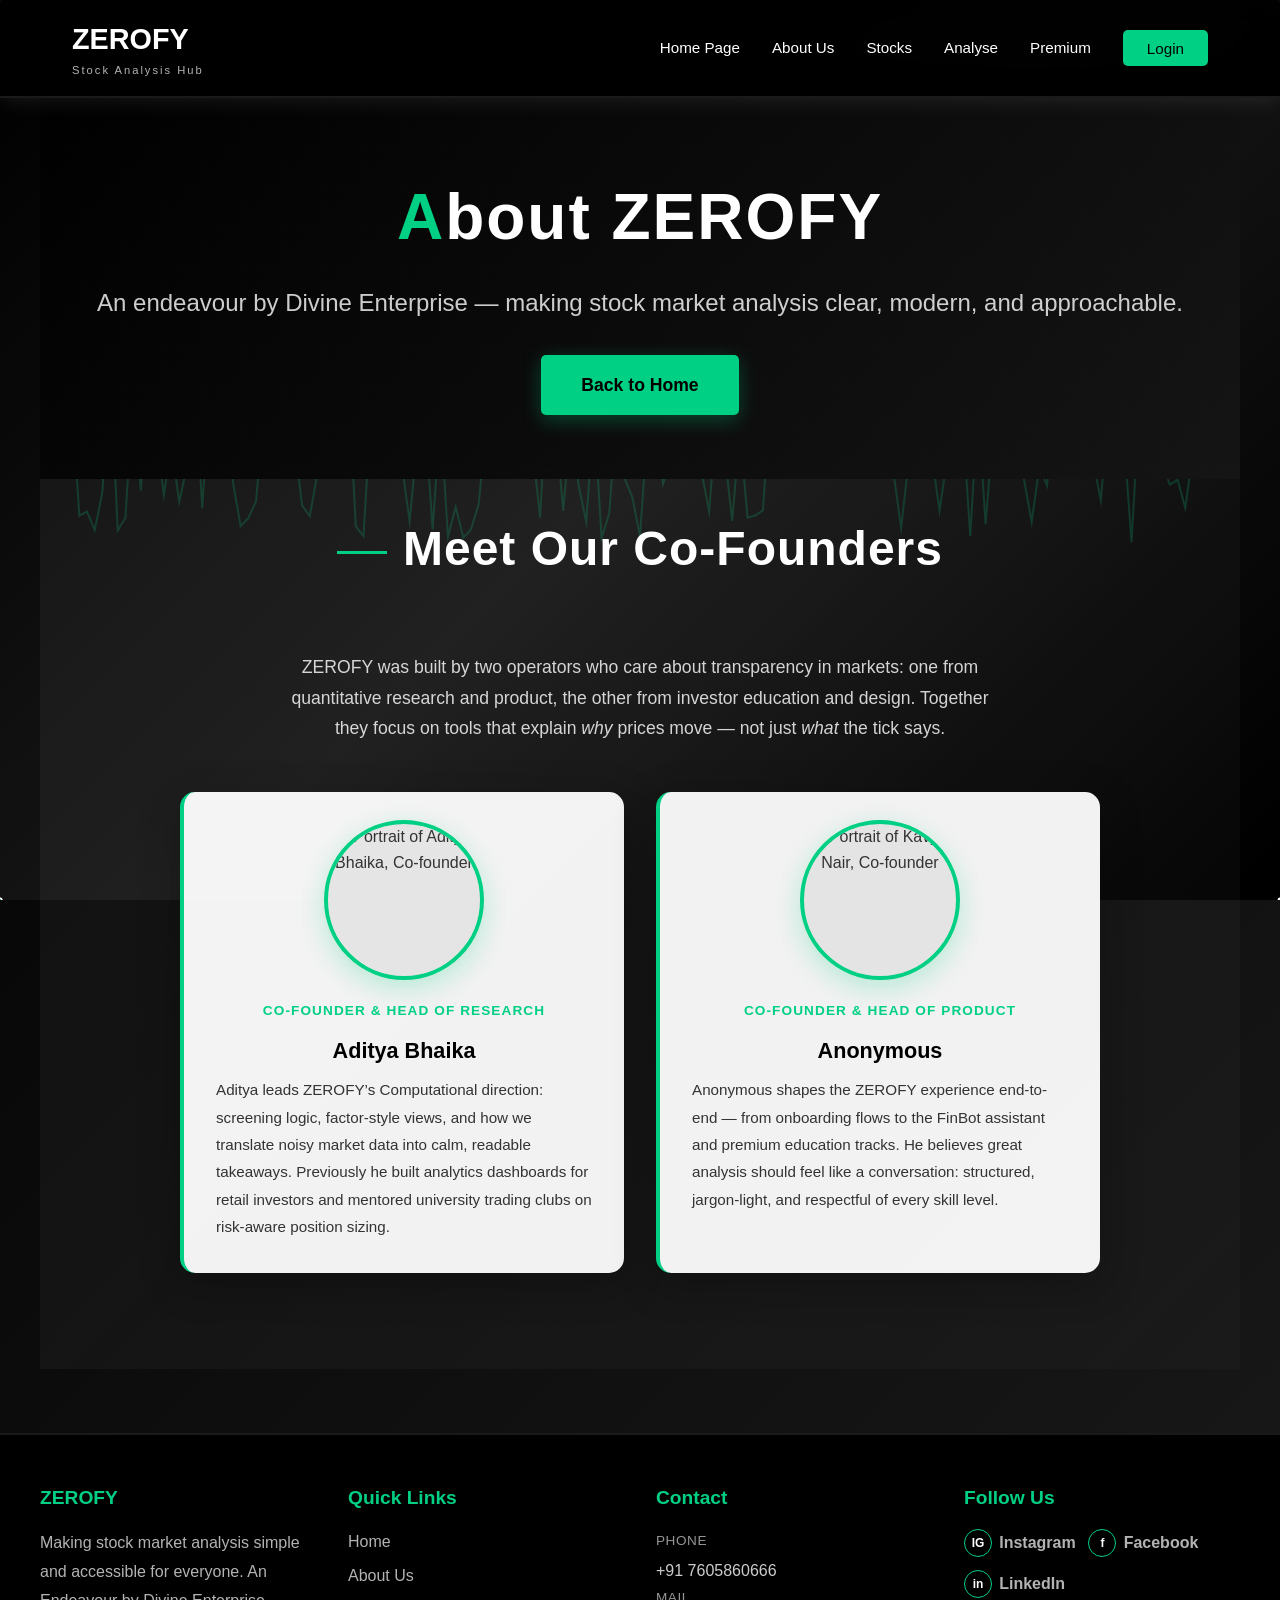
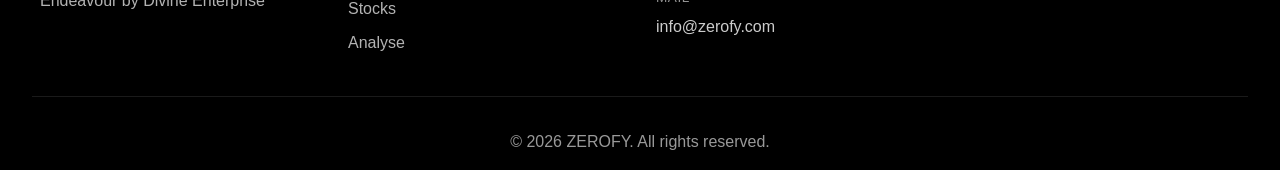
==== commit 717a5a40: "about us edit" ====
--- a/about.html
+++ b/about.html
@@ -110,27 +110,27 @@
             <div class="floaters-container floaters-container--founders">
                 <article class="floater floater-1 floater-founder">
                     <div class="founder-photo-wrap">
-                        <img class="founder-photo" src="https://images.unsplash.com/photo-1560250097-0b93528c311a?w=400&h=400&fit=crop&auto=format"
-                            alt="Portrait of Rohan Mehta, Co-founder" width="320" height="320" loading="lazy">
+                        <img class="founder-photo" src=""
+                            alt="Portrait of Aditya Bhaika, Co-founder" width="320" height="320" loading="lazy">
                     </div>
                     <span class="founder-role">Co-founder &amp; Head of Research</span>
-                    <h3>Rohan Mehta</h3>
+                    <h3>Aditya Bhaika</h3>
                     <p>
-                        Rohan leads ZEROFY’s research direction: screening logic, factor-style views, and how we translate noisy market data into calm, readable takeaways.
+                        Aditya leads ZEROFY’s Computational direction: screening logic, factor-style views, and how we translate noisy market data into calm, readable takeaways.
                         Previously he built analytics dashboards for retail investors and mentored university trading clubs on risk-aware position sizing.
                     </p>
                 </article>
 
                 <article class="floater floater-2 floater-founder">
                     <div class="founder-photo-wrap">
-                        <img class="founder-photo" src="https://images.unsplash.com/photo-1573496359142-b8d87734a5a2?w=400&h=400&fit=crop&auto=format"
+                        <img class="founder-photo" src=""
                             alt="Portrait of Kavya Nair, Co-founder" width="320" height="320" loading="lazy">
                     </div>
                     <span class="founder-role">Co-founder &amp; Head of Product</span>
-                    <h3>Kavya Nair</h3>
+                    <h3>Anonymous</h3>
                     <p>
-                        Kavya shapes the ZEROFY experience end-to-end — from onboarding flows to the FinBot assistant and premium education tracks.
-                        She believes great analysis should feel like a conversation: structured, jargon-light, and respectful of every skill level.
+                        Anonymous shapes the ZEROFY experience end-to-end — from onboarding flows to the FinBot assistant and premium education tracks.
+                        He believes great analysis should feel like a conversation: structured, jargon-light, and respectful of every skill level.
                     </p>
                 </article>
             </div>
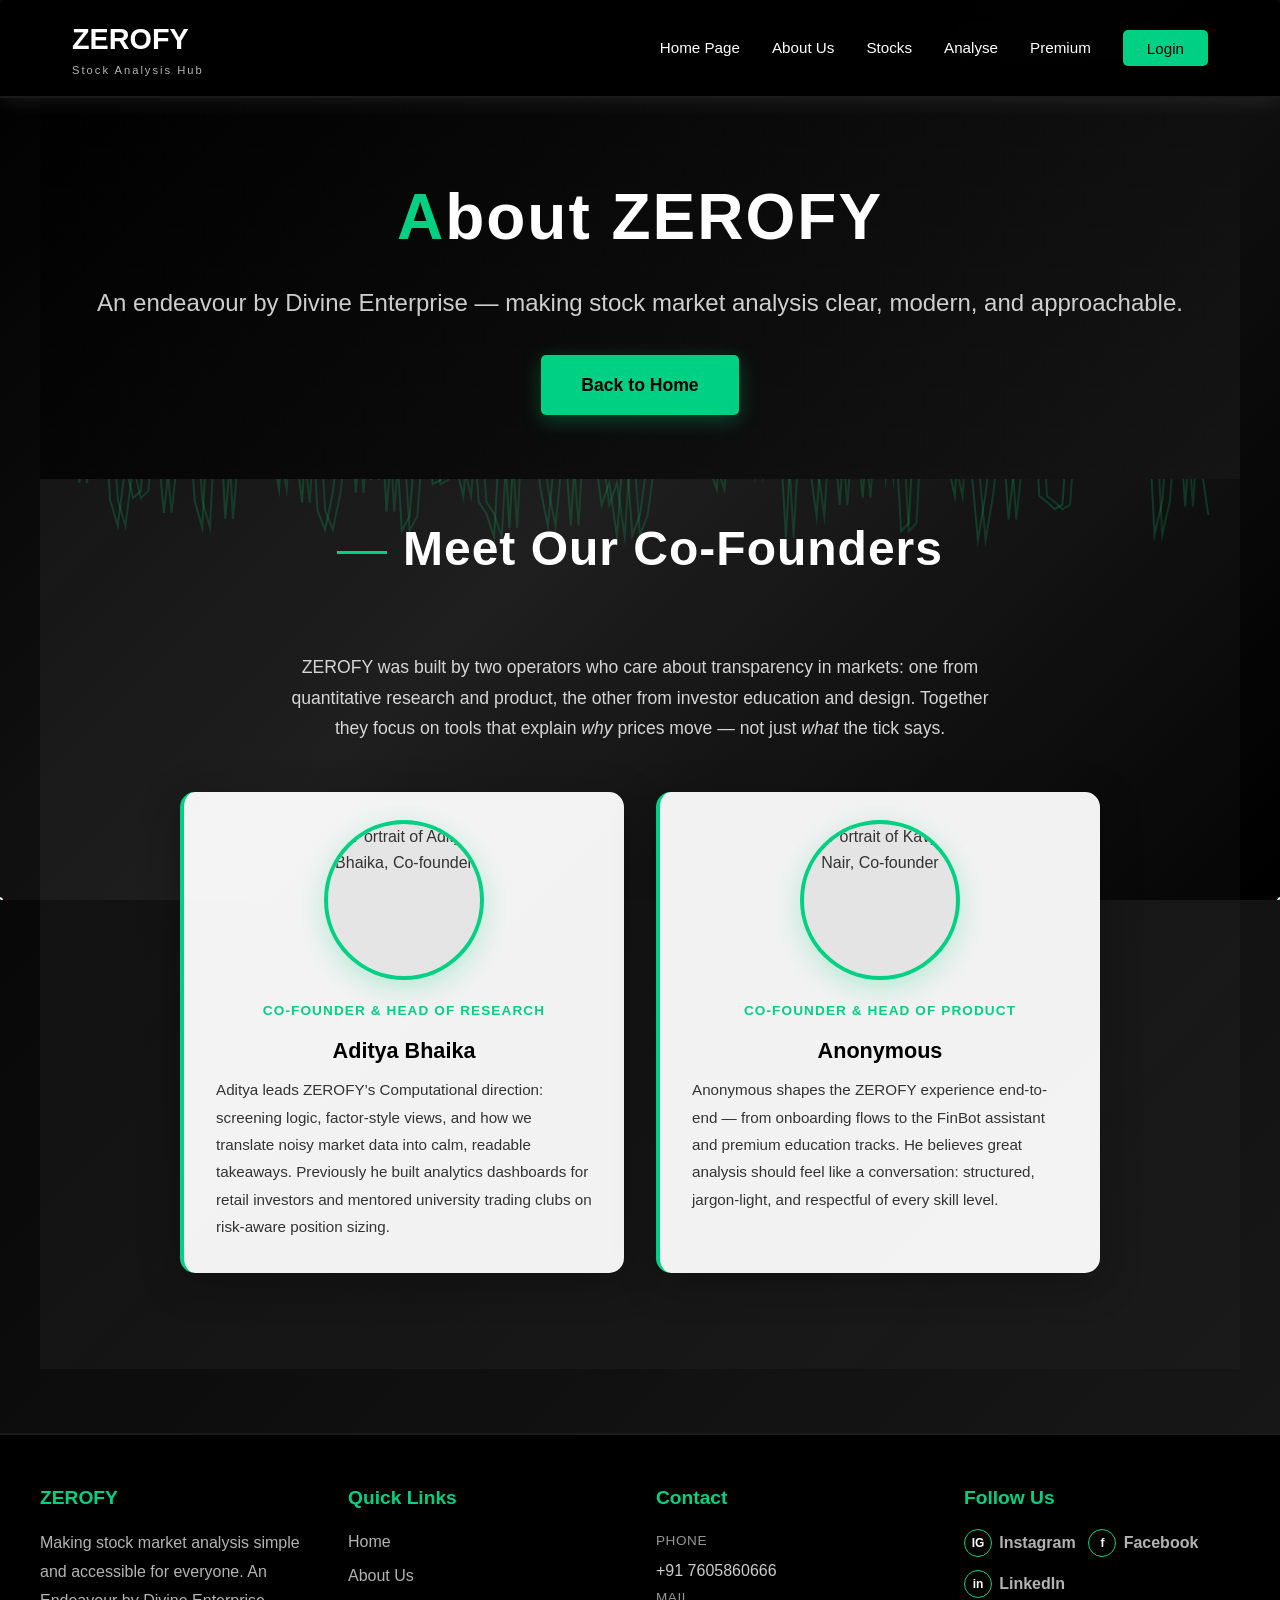
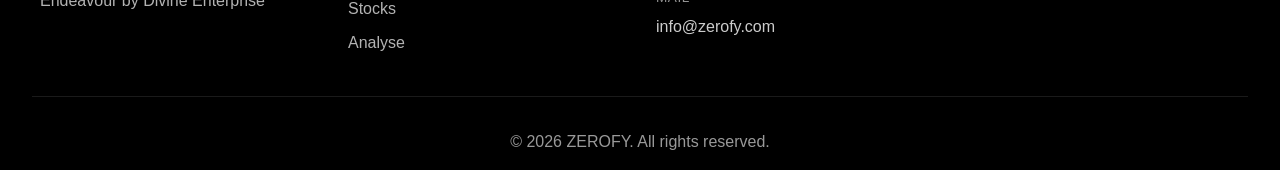
==== commit f5b46d36: "navbar mobile edit" ====
--- a/about.html
+++ b/about.html
@@ -39,12 +39,13 @@
                     <button type="button" class="logout-btn" onclick="logout()">Logout</button>
                 </li>
             </ul>
-            <div class="hamburger" id="hamburger">
+            <button type="button" class="hamburger" id="hamburger" aria-label="Open menu" aria-expanded="false" aria-controls="navMenu">
                 <span></span>
                 <span></span>
                 <span></span>
-            </div>
+            </button>
         </div>
+        <div class="nav-backdrop" id="navBackdrop" aria-hidden="true"></div>
     </nav>
 
     <canvas id="stockBackground"></canvas>
--- a/styles.css
+++ b/styles.css
@@ -176,15 +176,37 @@
 .hamburger {
     display: none;
     flex-direction: column;
+    justify-content: center;
+    align-items: center;
+    gap: 5px;
     cursor: pointer;
-    gap: 5px;
+    background: transparent;
+    border: none;
+    padding: 0.5rem;
+    margin: -0.5rem -0.5rem -0.5rem 0;
+    min-width: 44px;
+    min-height: 44px;
+    border-radius: 8px;
+    -webkit-tap-highlight-color: transparent;
+}
+
+.hamburger:focus-visible {
+    outline: 2px solid var(--green);
+    outline-offset: 2px;
 }
 
 .hamburger span {
-    width: 25px;
-    height: 3px;
+    display: block;
+    width: 24px;
+    height: 2px;
     background: var(--secondary-color);
-    transition: var(--transition);
+    border-radius: 2px;
+    transition: transform 0.28s ease, opacity 0.2s ease;
+    transform-origin: center;
+}
+
+.nav-backdrop {
+    display: none;
 }
 
 
@@ -325,6 +347,7 @@
     align-items: flex-end;
     gap: 0.75rem;
     pointer-events: none;
+    transition: opacity 0.22s ease, visibility 0.22s ease;
 }
 
 .finbot > * {
@@ -1440,24 +1463,152 @@
    ===================================================== */
 
 @media (max-width: 768px) {
+    .navbar {
+        padding: 0.6rem 0;
+    }
+
+    .navbar-container {
+        padding: 0 1rem;
+        position: relative;
+        z-index: 1002;
+        align-items: center;
+        min-height: 52px;
+    }
+
+    .navbar-logo {
+        font-size: 1.45rem;
+        line-height: 1.1;
+    }
+
+    .logo-subtitle {
+        font-size: 0.62rem;
+        letter-spacing: 1.5px;
+    }
+
+    .nav-backdrop {
+        display: block;
+        position: fixed;
+        inset: 0;
+        z-index: 998;
+        background: rgba(0, 0, 0, 0.55);
+        backdrop-filter: blur(3px);
+        -webkit-backdrop-filter: blur(3px);
+        opacity: 0;
+        visibility: hidden;
+        pointer-events: none;
+        transition: opacity 0.28s ease, visibility 0.28s ease;
+    }
+
+    body.nav-menu-open .nav-backdrop {
+        opacity: 1;
+        visibility: visible;
+        pointer-events: auto;
+    }
+
+    body.nav-menu-open {
+        overflow: hidden;
+    }
+
+    body.nav-menu-open .finbot {
+        visibility: hidden;
+        pointer-events: none;
+        opacity: 0;
+        transition: opacity 0.2s ease, visibility 0.2s ease;
+    }
+
     .nav-menu {
-        gap: 1rem;
+        position: fixed;
+        top: 0;
+        right: 0;
+        left: auto;
+        width: min(300px, calc(100vw - 2.5rem));
+        height: 100vh;
+        height: 100dvh;
+        margin: 0;
+        padding: max(4.25rem, env(safe-area-inset-top, 0px) + 3rem) 0 max(1.25rem, env(safe-area-inset-bottom, 0px));
+        padding-left: 0;
+        padding-right: 0;
         flex-direction: column;
-        position: absolute;
-        top: 70px;
-        left: 0;
-        right: 0;
-        background: rgba(0, 0, 0, 0.98);
-        padding: 2rem 1rem;
-        max-height: 0;
-        overflow: hidden;
-        transition: max-height 0.3s ease;
-    }
+        align-items: stretch;
+        justify-content: flex-start;
+        gap: 0;
+        background: linear-gradient(195deg, #0c0c0c 0%, #141414 45%, #0a0a0a 100%);
+        border-left: 1px solid rgba(255, 255, 255, 0.1);
+        box-shadow: -16px 0 48px rgba(0, 0, 0, 0.55);
+        transform: translateX(100%);
+        transition: transform 0.32s cubic-bezier(0.22, 1, 0.36, 1);
+        overflow-x: hidden;
+        overflow-y: auto;
+        -webkit-overflow-scrolling: touch;
+        z-index: 1001;
+        overscroll-behavior: contain;
+    }
+
     .nav-menu.active {
-        max-height: 500px;
-    }
+        transform: translateX(0);
+    }
+
+    .nav-item {
+        border-bottom: 1px solid rgba(255, 255, 255, 0.07);
+    }
+
+    .nav-item:last-child {
+        border-bottom: none;
+    }
+
+    .nav-link {
+        display: block;
+        padding: 1rem 1.35rem;
+        font-size: 1rem;
+        font-weight: 600;
+    }
+
+    .nav-item .login-btn {
+        display: flex;
+        align-items: center;
+        justify-content: center;
+        margin: 0.75rem 1.25rem 1rem;
+        padding: 0.9rem 1.25rem;
+        border-radius: 8px;
+        font-weight: 700;
+    }
+
+    #userProfile.nav-item {
+        display: flex;
+        flex-direction: column;
+        align-items: stretch;
+        gap: 0.85rem;
+        padding: 1.1rem 1.35rem 1.25rem;
+    }
+
+    #userProfile .user-welcome {
+        font-size: 0.95rem;
+        line-height: 1.4;
+    }
+
+    #userProfile .logout-btn {
+        width: 100%;
+        padding: 0.9rem 1rem;
+        font-size: 0.95rem;
+    }
+
     .hamburger {
         display: flex;
+        position: relative;
+        z-index: 1003;
+    }
+
+    .hamburger.active span:nth-child(1) {
+        transform: translateY(7px) rotate(45deg);
+    }
+
+    .hamburger.active span:nth-child(2) {
+        opacity: 0;
+        transform: scaleX(0);
+    }
+
+    .hamburger.active span:nth-child(3) {
+        transform: translateY(-7px) rotate(-45deg);
     }
     .hero-content h1 {
         font-size: 2.5rem;
@@ -1519,9 +1670,14 @@
 }
 
 @media (max-width: 480px) {
+    .logo-subtitle {
+        display: none;
+    }
+
     .navbar-logo {
         font-size: 1.3rem;
     }
+
     .hero-content h1 {
         font-size: 2rem;
     }
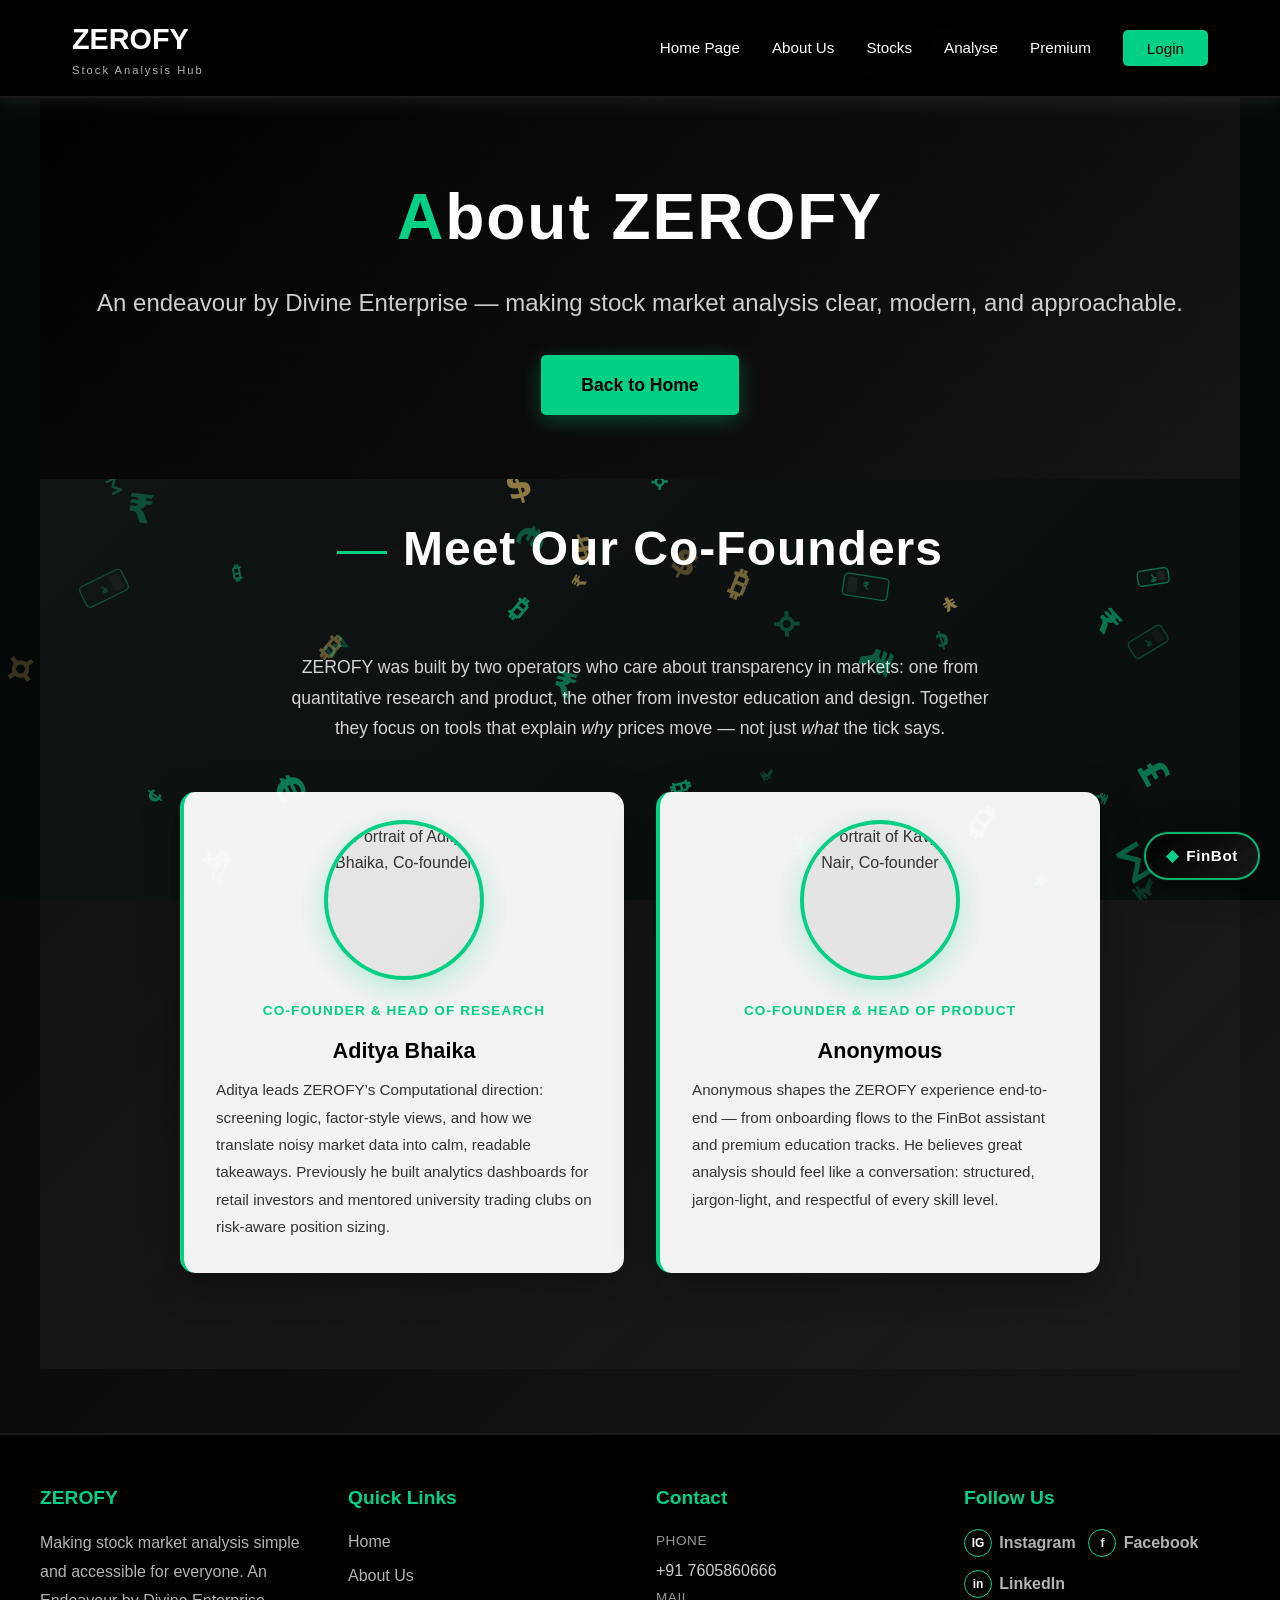
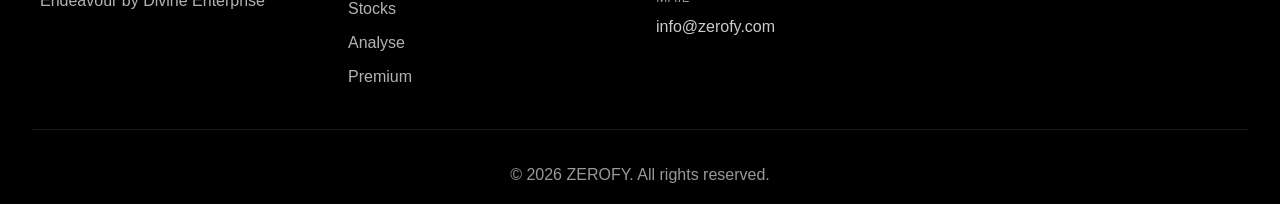
==== commit 64c906c8: "logout and premium edit" ====
--- a/about.html
+++ b/about.html
@@ -23,20 +23,19 @@
                     <a href="about.html" class="nav-link" aria-current="page">About Us</a>
                 </li>
                 <li class="nav-item">
-                    <a href="index.html#stocks" class="nav-link">Stocks</a>
+                    <a href="stocks.html" class="nav-link">Stocks</a>
                 </li>
                 <li class="nav-item">
-                    <a href="index.html#analyse" class="nav-link">Analyse</a>
+                    <a href="analyse.html" class="nav-link">Analyse</a>
                 </li>
-                <li class="nav-item">
-                    <a href="index.html#premium" class="nav-link">Premium</a>
+                <li class="nav-item" id="premiumNavItem">
+                    <a href="premium.html" class="nav-link">Premium</a>
+                </li>
+                <li class="nav-item" id="profileNavItem" style="display: none;">
+                    <a href="profile.html" class="nav-link">Profile</a>
                 </li>
                 <li class="nav-item" id="loginItem">
-                    <a href="#login" class="nav-link login-btn" onclick="openLoginModal(); return false;">Login</a>
-                </li>
-                <li class="nav-item" id="userProfile" style="display: none;">
-                    <span class="user-welcome">Welcome, <span id="userName">User</span></span>
-                    <button type="button" class="logout-btn" onclick="logout()">Logout</button>
+                    <a href="login.html" class="nav-link login-btn">Login</a>
                 </li>
             </ul>
             <button type="button" class="hamburger" id="hamburger" aria-label="Open menu" aria-expanded="false" aria-controls="navMenu">
@@ -50,48 +49,6 @@
 
     <canvas id="stockBackground"></canvas>
 
-    <div id="loginModal" class="modal">
-        <div class="modal-content">
-            <span class="close" onclick="closeLoginModal()">&times;</span>
-            <h2>Login to ZEROFY</h2>
-            <form id="loginForm" onsubmit="handleLogin(event)">
-                <div class="form-group">
-                    <label for="email">Email:</label>
-                    <input type="email" id="email" name="email" required>
-                </div>
-                <div class="form-group">
-                    <label for="password">Password:</label>
-                    <input type="password" id="password" name="password" required>
-                </div>
-                <button type="submit" class="submit-btn">Login</button>
-                <p class="switch-form">Don't have an account? <a href="#" onclick="switchToSignup()">Sign Up</a></p>
-            </form>
-        </div>
-    </div>
-
-    <div id="signupModal" class="modal">
-        <div class="modal-content">
-            <span class="close" onclick="closeSignupModal()">&times;</span>
-            <h2>Create Account</h2>
-            <form id="signupForm" onsubmit="handleSignup(event)">
-                <div class="form-group">
-                    <label for="signupName">Full Name:</label>
-                    <input type="text" id="signupName" name="name" required>
-                </div>
-                <div class="form-group">
-                    <label for="signupEmail">Email:</label>
-                    <input type="email" id="signupEmail" name="email" required>
-                </div>
-                <div class="form-group">
-                    <label for="signupPassword">Password:</label>
-                    <input type="password" id="signupPassword" name="password" required>
-                </div>
-                <button type="submit" class="submit-btn">Sign Up</button>
-                <p class="switch-form">Already have an account? <a href="#" onclick="switchToLogin()">Login</a></p>
-            </form>
-        </div>
-    </div>
-
     <main>
         <section class="section hero-section about-hero-page">
             <div class="hero-content">
@@ -104,39 +61,58 @@
         <section class="section about-section about-founders-section">
             <h2>Meet Our Co-Founders</h2>
             <p class="about-page-intro">
-                ZEROFY was built by two operators who care about transparency in markets: one from quantitative research and product,
-                the other from investor education and design. Together they focus on tools that explain <em>why</em> prices move — not just <em>what</em> the tick says.
+                ZEROFY was built by two operators who care about transparency in markets: one from quantitative research and product, the other from investor education and design. Together they focus on tools that explain <em>why</em> prices move — not
+                just <em>what</em> the tick says.
             </p>
 
             <div class="floaters-container floaters-container--founders">
                 <article class="floater floater-1 floater-founder">
                     <div class="founder-photo-wrap">
-                        <img class="founder-photo" src=""
-                            alt="Portrait of Aditya Bhaika, Co-founder" width="320" height="320" loading="lazy">
+                        <img class="founder-photo" src="" alt="Portrait of Aditya Bhaika, Co-founder" width="320" height="320" loading="lazy">
                     </div>
                     <span class="founder-role">Co-founder &amp; Head of Research</span>
                     <h3>Aditya Bhaika</h3>
                     <p>
-                        Aditya leads ZEROFY’s Computational direction: screening logic, factor-style views, and how we translate noisy market data into calm, readable takeaways.
-                        Previously he built analytics dashboards for retail investors and mentored university trading clubs on risk-aware position sizing.
+                        Aditya leads ZEROFY’s Computational direction: screening logic, factor-style views, and how we translate noisy market data into calm, readable takeaways. Previously he built analytics dashboards for retail investors and mentored university trading clubs
+                        on risk-aware position sizing.
                     </p>
                 </article>
 
                 <article class="floater floater-2 floater-founder">
                     <div class="founder-photo-wrap">
-                        <img class="founder-photo" src=""
-                            alt="Portrait of Kavya Nair, Co-founder" width="320" height="320" loading="lazy">
+                        <img class="founder-photo" src="" alt="Portrait of Kavya Nair, Co-founder" width="320" height="320" loading="lazy">
                     </div>
                     <span class="founder-role">Co-founder &amp; Head of Product</span>
                     <h3>Anonymous</h3>
                     <p>
-                        Anonymous shapes the ZEROFY experience end-to-end — from onboarding flows to the FinBot assistant and premium education tracks.
-                        He believes great analysis should feel like a conversation: structured, jargon-light, and respectful of every skill level.
+                        Anonymous shapes the ZEROFY experience end-to-end — from onboarding flows to the FinBot assistant and premium education tracks. He believes great analysis should feel like a conversation: structured, jargon-light, and respectful of every skill level.
                     </p>
                 </article>
             </div>
         </section>
     </main>
+
+    <div id="finbot" class="finbot" aria-label="FinBot analysis assistant">
+        <button type="button" id="finbotToggle" class="finbot-toggle" aria-expanded="false" aria-controls="finbotPanel">
+            <span class="finbot-toggle-icon" aria-hidden="true">◆</span>
+            <span class="finbot-toggle-label">FinBot</span>
+        </button>
+        <div id="finbotPanel" class="finbot-panel" role="dialog" aria-modal="true" aria-labelledby="finbotTitle" hidden>
+            <div class="finbot-header">
+                <div>
+                    <h2 id="finbotTitle" class="finbot-title">FinBot</h2>
+                    <p class="finbot-subtitle">Market analysis assistant</p>
+                </div>
+                <button type="button" id="finbotClose" class="finbot-close" aria-label="Close FinBot">&times;</button>
+            </div>
+            <div id="finbotMessages" class="finbot-messages" role="log"></div>
+            <form id="finbotForm" class="finbot-form">
+                <label for="finbotInput" class="visually-hidden">Message FinBot</label>
+                <input type="text" id="finbotInput" class="finbot-input" placeholder="Ask about stocks, risk, gold…" autocomplete="off" maxlength="500">
+                <button type="submit" class="finbot-send">Send</button>
+            </form>
+        </div>
+    </div>
 
     <footer class="footer">
         <div class="footer-content">
@@ -149,8 +125,9 @@
                 <ul>
                     <li><a href="index.html#home">Home</a></li>
                     <li><a href="about.html">About Us</a></li>
-                    <li><a href="index.html#stocks">Stocks</a></li>
-                    <li><a href="index.html#analyse">Analyse</a></li>
+                    <li><a href="stocks.html">Stocks</a></li>
+                    <li><a href="analyse.html">Analyse</a></li>
+                    <li><a href="premium.html">Premium</a></li>
                 </ul>
             </div>
             <div class="footer-section">
@@ -175,4 +152,4 @@
     <script src="script.js"></script>
 </body>
 
-</html>
+</html>
--- a/styles.css
+++ b/styles.css
@@ -44,7 +44,9 @@
     left: 0;
     width: 100%;
     height: 100vh;
-    background: linear-gradient(135deg, #000000 0%, #1a1a1a 50%, #000000 100%);
+    height: 100dvh;
+    /* Dark base; animated currency / notes drawn on canvas */
+    background: #060809;
     z-index: 1;
     pointer-events: none;
 }
@@ -350,7 +352,7 @@
     transition: opacity 0.22s ease, visibility 0.22s ease;
 }
 
-.finbot > * {
+.finbot>* {
     pointer-events: auto;
 }
 
@@ -634,7 +636,9 @@
     font-size: 0.95rem;
 }
 
+
 /* Co-founder cards (About Us page) */
+
 .floater-founder {
     text-align: center;
     padding-top: 1.75rem;
@@ -1175,6 +1179,134 @@
 
 .premium-btn:hover {
     background: rgba(0, 208, 132, 0.8);
+}
+
+.news-section {
+    background: linear-gradient(135deg, rgba(0, 0, 0, 0.7) 0%, rgba(17, 17, 17, 0.95) 100%);
+    padding: 5rem 2rem;
+}
+
+.news-section h2 {
+    margin-bottom: 1rem;
+    font-size: 2.75rem;
+    color: var(--secondary-color);
+}
+
+.news-intro {
+    color: rgba(255, 255, 255, 0.72);
+    max-width: 760px;
+    margin: 0 auto 2.5rem;
+    text-align: center;
+    line-height: 1.7;
+}
+
+.news-grid {
+    display: grid;
+    grid-template-columns: repeat(auto-fit, minmax(240px, 1fr));
+    gap: 1.5rem;
+}
+
+.news-card {
+    background: rgba(255, 255, 255, 0.06);
+    border: 1px solid rgba(255, 255, 255, 0.1);
+    border-radius: 16px;
+    padding: 1.8rem;
+    box-shadow: 0 18px 40px rgba(0, 0, 0, 0.16);
+    transition: var(--transition);
+}
+
+.news-card:hover {
+    transform: translateY(-6px);
+    border-color: rgba(0, 208, 132, 0.35);
+}
+
+.news-card h3 {
+    color: var(--secondary-color);
+    margin-bottom: 0.75rem;
+    font-size: 1.2rem;
+}
+
+.news-card p {
+    color: rgba(255, 255, 255, 0.78);
+    line-height: 1.8;
+}
+
+.news-meta {
+    color: rgba(255, 255, 255, 0.55);
+    margin-top: 1rem;
+    font-size: 0.9rem;
+}
+
+.profile-plan-floater {
+    background: rgba(255, 255, 255, 0.96);
+    border-radius: 18px;
+    border-left: 4px solid var(--green);
+    padding: 2rem;
+    margin-bottom: 2rem;
+    box-shadow: 0 16px 48px rgba(0, 0, 0, 0.16);
+}
+
+.profile-plan-floater h3 {
+    color: var(--primary-color);
+    margin-bottom: 0.75rem;
+}
+
+.profile-plan-floater p {
+    color: var(--dark-gray);
+    line-height: 1.75;
+    font-size: 0.98rem;
+}
+
+.profile-plan-actions {
+    display: flex;
+    flex-wrap: wrap;
+    gap: 1rem;
+    margin-top: 1.5rem;
+}
+
+.profile-topup-btn {
+    min-width: 160px;
+}
+
+.profile-logout-btn {
+    background: var(--red);
+    color: var(--secondary-color);
+}
+
+.profile-logout-btn:hover {
+    background: rgba(255, 51, 51, 0.85);
+}
+
+.animate-on-scroll {
+    opacity: 0;
+    transform: translateY(30px);
+    visibility: hidden;
+    transition: opacity 0.75s ease, transform 0.75s ease;
+}
+
+.animate-on-scroll.is-visible {
+    opacity: 1;
+    transform: translateY(0);
+    visibility: visible;
+}
+
+.commodity-chart.animate-on-scroll .gold-trend,
+.commodity-chart.animate-on-scroll .silver-trend {
+    stroke-dasharray: 1000;
+    stroke-dashoffset: 1000;
+    opacity: 0.8;
+}
+
+.commodity-chart.animate-on-scroll.is-visible .gold-trend,
+.commodity-chart.animate-on-scroll.is-visible .silver-trend {
+    animation: lineDraw 1.8s ease forwards;
+}
+
+@keyframes lineDraw {
+    to {
+        stroke-dashoffset: 0;
+        opacity: 1;
+    }
 }
 
 
@@ -1255,6 +1387,25 @@
     box-shadow: 0 0 10px rgba(0, 208, 132, 0.2);
 }
 
+.form-group select {
+    width: 100%;
+    padding: 0.8rem;
+    background: rgba(255, 255, 255, 0.1);
+    border: 2px solid rgba(255, 255, 255, 0.2);
+    border-radius: 5px;
+    color: var(--secondary-color);
+    font-size: 1rem;
+    transition: var(--transition);
+    cursor: pointer;
+}
+
+.form-group select:focus {
+    outline: none;
+    border-color: var(--green);
+    background: rgba(255, 255, 255, 0.15);
+    box-shadow: 0 0 10px rgba(0, 208, 132, 0.2);
+}
+
 .submit-btn {
     width: 100%;
     padding: 1rem;
@@ -1466,7 +1617,6 @@
     .navbar {
         padding: 0.6rem 0;
     }
-
     .navbar-container {
         padding: 0 1rem;
         position: relative;
@@ -1474,17 +1624,14 @@
         align-items: center;
         min-height: 52px;
     }
-
     .navbar-logo {
         font-size: 1.45rem;
         line-height: 1.1;
     }
-
     .logo-subtitle {
         font-size: 0.62rem;
         letter-spacing: 1.5px;
     }
-
     .nav-backdrop {
         display: block;
         position: fixed;
@@ -1498,24 +1645,20 @@
         pointer-events: none;
         transition: opacity 0.28s ease, visibility 0.28s ease;
     }
-
     body.nav-menu-open .nav-backdrop {
         opacity: 1;
         visibility: visible;
         pointer-events: auto;
     }
-
     body.nav-menu-open {
         overflow: hidden;
     }
-
     body.nav-menu-open .finbot {
         visibility: hidden;
         pointer-events: none;
         opacity: 0;
         transition: opacity 0.2s ease, visibility 0.2s ease;
     }
-
     .nav-menu {
         position: fixed;
         top: 0;
@@ -1543,26 +1686,21 @@
         z-index: 1001;
         overscroll-behavior: contain;
     }
-
     .nav-menu.active {
         transform: translateX(0);
     }
-
     .nav-item {
         border-bottom: 1px solid rgba(255, 255, 255, 0.07);
     }
-
     .nav-item:last-child {
         border-bottom: none;
     }
-
     .nav-link {
         display: block;
         padding: 1rem 1.35rem;
         font-size: 1rem;
         font-weight: 600;
     }
-
     .nav-item .login-btn {
         display: flex;
         align-items: center;
@@ -1572,7 +1710,6 @@
         border-radius: 8px;
         font-weight: 700;
     }
-
     #userProfile.nav-item {
         display: flex;
         flex-direction: column;
@@ -1580,33 +1717,27 @@
         gap: 0.85rem;
         padding: 1.1rem 1.35rem 1.25rem;
     }
-
     #userProfile .user-welcome {
         font-size: 0.95rem;
         line-height: 1.4;
     }
-
     #userProfile .logout-btn {
         width: 100%;
         padding: 0.9rem 1rem;
         font-size: 0.95rem;
     }
-
     .hamburger {
         display: flex;
         position: relative;
         z-index: 1003;
     }
-
     .hamburger.active span:nth-child(1) {
         transform: translateY(7px) rotate(45deg);
     }
-
     .hamburger.active span:nth-child(2) {
         opacity: 0;
         transform: scaleX(0);
     }
-
     .hamburger.active span:nth-child(3) {
         transform: translateY(-7px) rotate(-45deg);
     }
@@ -1673,11 +1804,9 @@
     .logo-subtitle {
         display: none;
     }
-
     .navbar-logo {
         font-size: 1.3rem;
     }
-
     .hero-content h1 {
         font-size: 2rem;
     }
@@ -1745,6 +1874,7 @@
     padding-bottom: 5rem;
 }
 
+
 /* =====================================================
    SPA PAGE SECTIONS (navbar sub-views)
    ===================================================== */
@@ -1760,3 +1890,51 @@
 .page-section .section {
     min-height: auto;
 }
+
+
+/* =====================================================
+   AUTH PAGE (login.html — no canvas / FinBot)
+   ===================================================== */
+
+body.auth-page {
+    min-height: 100vh;
+}
+
+.auth-main {
+    position: relative;
+    z-index: 2;
+    margin-top: 70px;
+    padding: 2.5rem 1.25rem 4rem;
+    max-width: 460px;
+    margin-left: auto;
+    margin-right: auto;
+    display: flex;
+    flex-direction: column;
+    gap: 2.75rem;
+}
+
+.auth-page .modal-content.auth-panel {
+    margin: 0 auto;
+    width: 100%;
+    max-width: 420px;
+    animation: none;
+}
+
+.profile-readonly {
+    background: rgba(255, 255, 255, 0.06);
+    border: 1px solid rgba(255, 255, 255, 0.1);
+    border-radius: 8px;
+    padding: 0.75rem 1rem;
+    color: rgba(255, 255, 255, 0.88);
+    margin-bottom: 1rem;
+    font-size: 0.95rem;
+}
+
+.profile-readonly span {
+    color: rgba(255, 255, 255, 0.5);
+    display: block;
+    font-size: 0.75rem;
+    text-transform: uppercase;
+    letter-spacing: 0.06em;
+    margin-bottom: 0.25rem;
+}
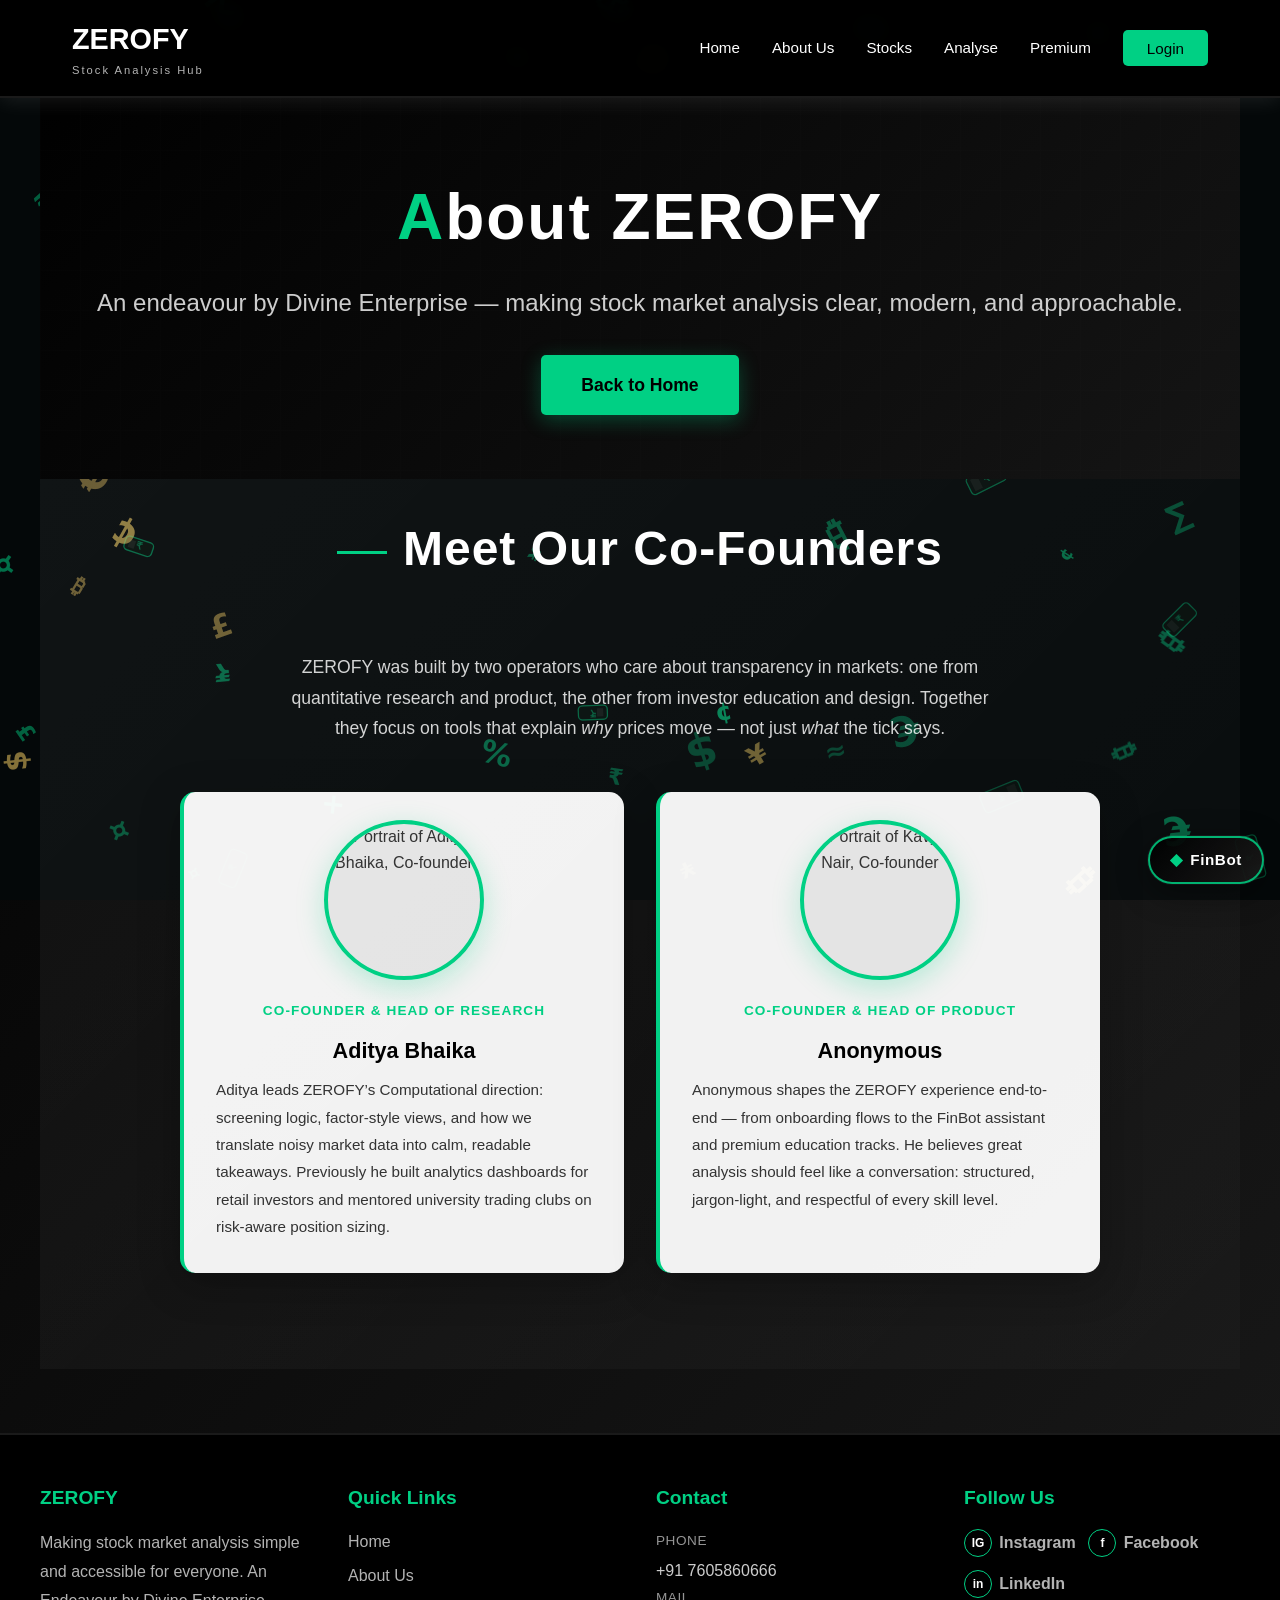
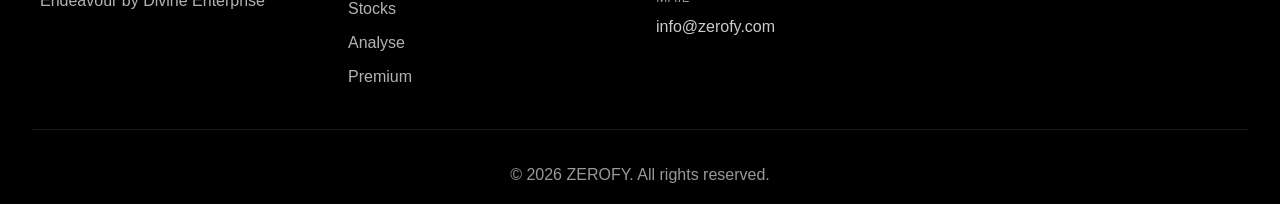
==== commit 9523198c: "home edit" ====
--- a/about.html
+++ b/about.html
@@ -17,7 +17,7 @@
             </div>
             <ul class="nav-menu" id="navMenu">
                 <li class="nav-item">
-                    <a href="index.html#home" class="nav-link">Home Page</a>
+                    <a href="index.html#home" class="nav-link">Home</a>
                 </li>
                 <li class="nav-item">
                     <a href="about.html" class="nav-link" aria-current="page">About Us</a>
--- a/styles.css
+++ b/styles.css
@@ -341,15 +341,17 @@
 
 .finbot {
     position: fixed;
-    right: 1.25rem;
-    bottom: 1.25rem;
+    inset: auto 1rem 1rem auto;
+    right: 1rem;
+    bottom: 1rem;
     z-index: 1500;
     display: flex;
     flex-direction: column;
     align-items: flex-end;
     gap: 0.75rem;
     pointer-events: none;
-    transition: opacity 0.22s ease, visibility 0.22s ease;
+    transition: transform 0.22s ease, opacity 0.22s ease, visibility 0.22s ease;
+    transform: translateY(var(--finbot-scroll-offset, 0px)) translateZ(0);
 }
 
 .finbot>* {
@@ -386,7 +388,8 @@
 }
 
 .finbot-panel {
-    width: min(100vw - 2.5rem, 380px);
+    width: min(100vw - 2rem, 380px);
+    max-width: 100%;
     max-height: min(70vh, 520px);
     display: flex;
     flex-direction: column;
@@ -1238,23 +1241,59 @@
 }
 
 .profile-plan-floater {
-    background: rgba(255, 255, 255, 0.96);
-    border-radius: 18px;
-    border-left: 4px solid var(--green);
+    background: linear-gradient(180deg, rgba(8, 12, 18, 0.96) 0%, rgba(12, 18, 28, 0.95) 100%);
+    border-radius: 22px;
+    border-left: 4px solid rgba(0, 208, 132, 0.95);
+    border: 1px solid rgba(0, 208, 132, 0.18);
     padding: 2rem;
-    margin-bottom: 2rem;
-    box-shadow: 0 16px 48px rgba(0, 0, 0, 0.16);
+    margin: 1.5rem 0 2rem;
+    box-shadow: 0 24px 60px rgba(0, 0, 0, 0.28);
 }
 
 .profile-plan-floater h3 {
-    color: var(--primary-color);
+    color: var(--secondary-color);
     margin-bottom: 0.75rem;
 }
 
 .profile-plan-floater p {
-    color: var(--dark-gray);
+    color: rgba(255, 255, 255, 0.82);
     line-height: 1.75;
     font-size: 0.98rem;
+}
+
+.profile-plan-actions {
+    display: flex;
+    justify-content: center;
+    flex-wrap: wrap;
+    gap: 1rem;
+    margin-top: 1.5rem;
+}
+
+.profile-topup-btn {
+    min-width: 160px;
+    border-radius: 999px;
+    padding: 0.95rem 1.5rem;
+    background: linear-gradient(135deg, #00d084 0%, #21b57a 100%);
+    color: var(--primary-color);
+    text-decoration: none;
+    display: inline-flex;
+    align-items: center;
+    justify-content: center;
+    box-shadow: 0 12px 30px rgba(0, 208, 132, 0.25);
+}
+
+.profile-topup-btn:hover {
+    transform: translateY(-2px);
+}
+
+.profile-logout-btn {
+    background: rgba(255, 51, 51, 0.95);
+    color: var(--secondary-color);
+    padding: 0.95rem 1.35rem;
+}
+
+.profile-logout-btn:hover {
+    background: rgba(255, 51, 51, 0.85);
 }
 
 .profile-plan-actions {
@@ -1299,7 +1338,7 @@
 
 .commodity-chart.animate-on-scroll.is-visible .gold-trend,
 .commodity-chart.animate-on-scroll.is-visible .silver-trend {
-    animation: lineDraw 1.8s ease forwards;
+    animation: lineDraw 3.0s ease forwards;
 }
 
 @keyframes lineDraw {
@@ -1434,8 +1473,48 @@
 .switch-form a {
     color: var(--green);
     text-decoration: none;
+}
+
+.forgot-password-text {
+    text-align: right;
+    margin-top: -0.5rem;
+    margin-bottom: 1rem;
+}
+
+.forgot-password-link {
+    display: inline-flex;
+    align-items: center;
+    justify-content: center;
+    padding: 0.65rem 1rem;
+    min-width: 160px;
+    background: rgba(0, 208, 132, 0.95);
+    color: var(--primary-color);
+    border: 1px solid rgba(0, 208, 132, 0.85);
+    border-radius: 999px;
+    text-decoration: none;
+    font-size: 0.95rem;
     font-weight: 700;
-    cursor: pointer;
+    box-shadow: 0 10px 30px rgba(0, 208, 132, 0.18);
+    transition: transform 0.22s ease, background-color 0.22s ease, box-shadow 0.22s ease;
+}
+
+.forgot-password-link:hover,
+.forgot-password-link:focus {
+    background: rgba(0, 208, 132, 1);
+    box-shadow: 0 14px 35px rgba(0, 208, 132, 0.25);
+    transform: translateY(-1px);
+    outline: none;
+    margin-top: 1.25rem;
+}
+
+.forgot-password-panel p {
+    color: rgba(255, 255, 255, 0.1);
+    margin-bottom: 1rem;
+    font-size: 0.95rem;
+}
+
+.forgot-password-panel[hidden] {
+    display: none;
 }
 
 .switch-form a:hover {
@@ -1752,8 +1831,9 @@
         padding: 0 0.5rem;
     }
     .finbot {
-        right: 0.65rem;
-        bottom: 0.65rem;
+        right: env(safe-area-inset-right, 0.75rem);
+        bottom: env(safe-area-inset-bottom, 0.75rem);
+        left: auto;
     }
     .finbot-toggle {
         padding: 0.7rem 1rem;
@@ -1761,6 +1841,7 @@
     }
     .finbot-panel {
         width: min(100vw - 1.25rem, 360px);
+        max-width: 92vw;
     }
     .hero-subtitle {
         font-size: 1.1rem;
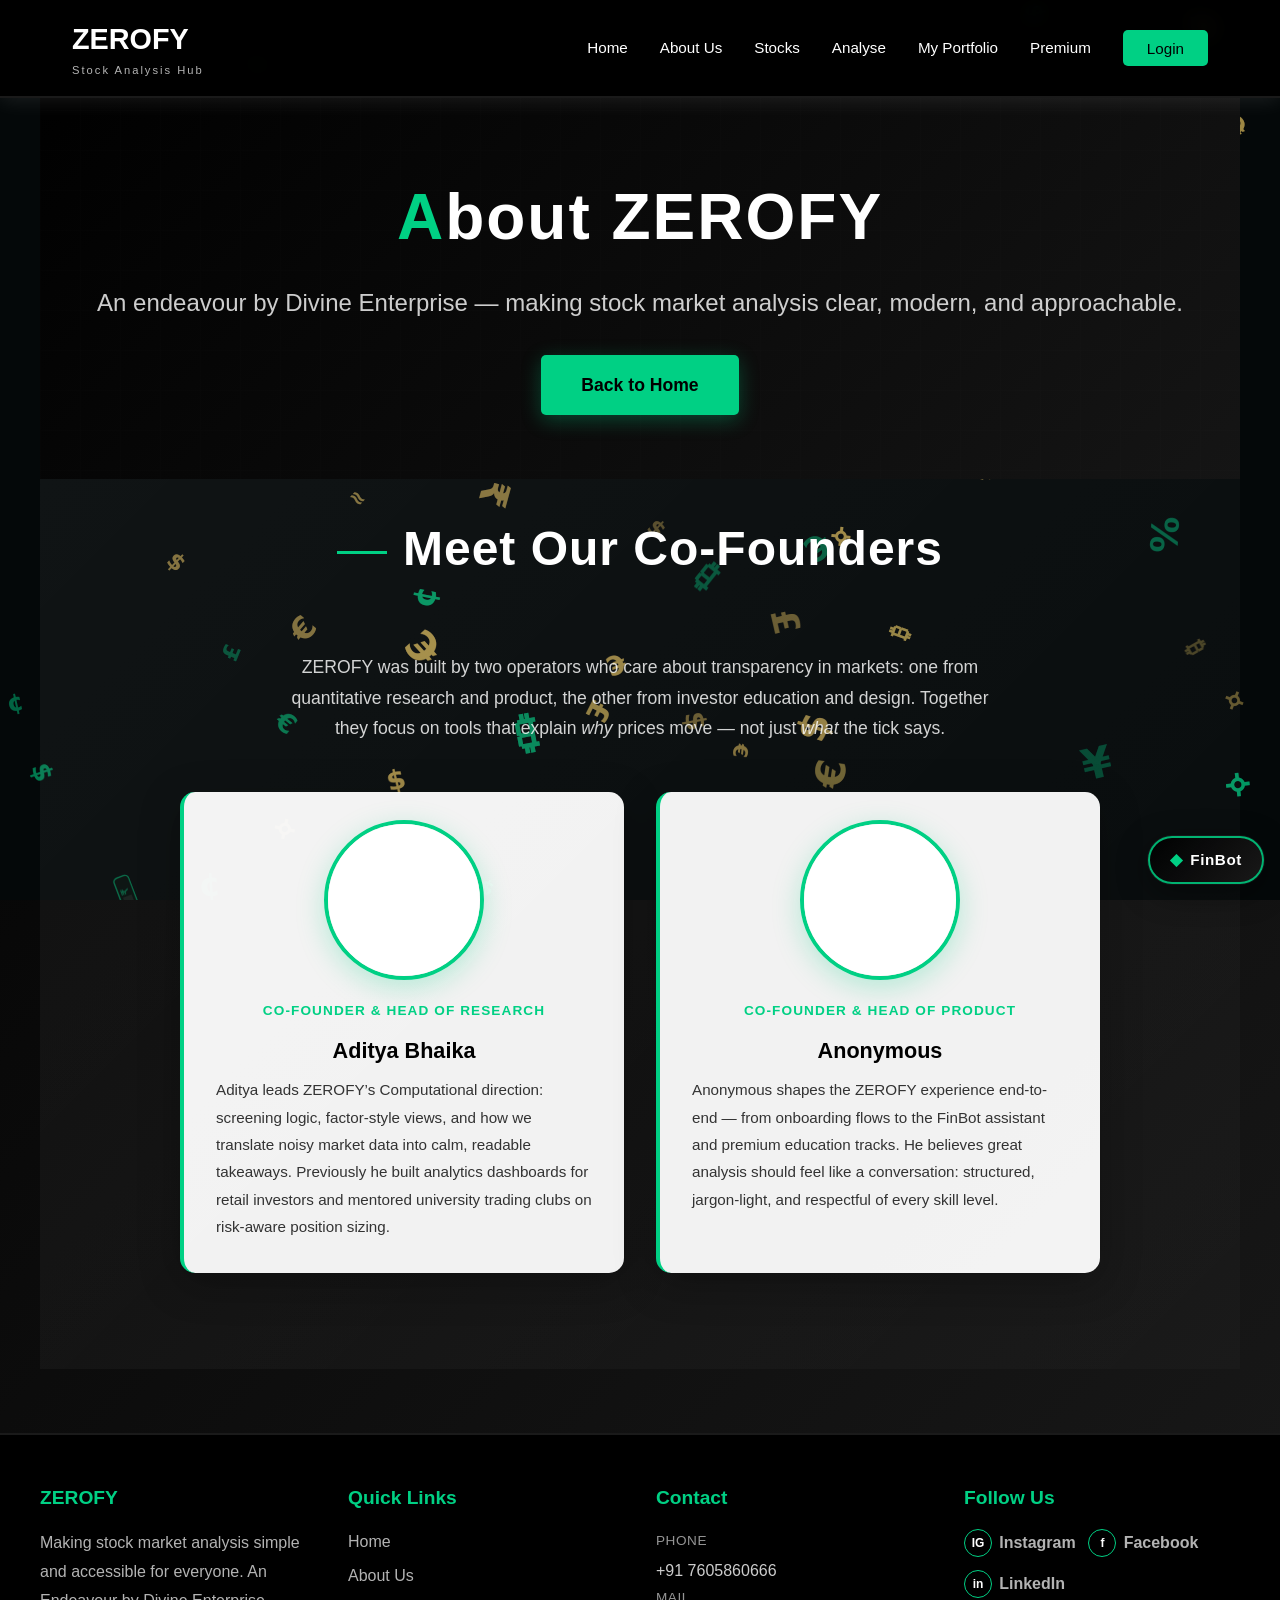
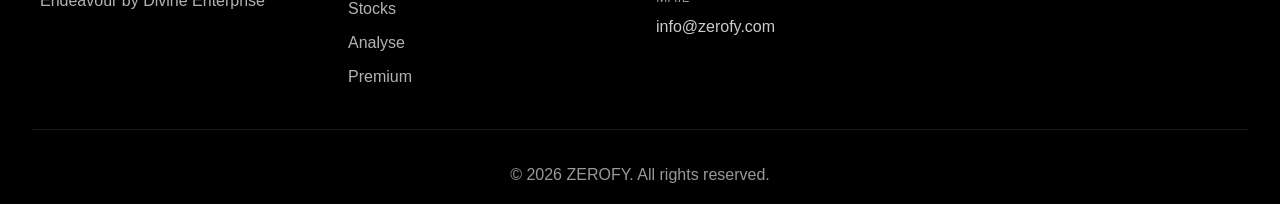
==== commit 6e8abadc: "major edit my portfolio" ====
--- a/about.html
+++ b/about.html
@@ -27,6 +27,9 @@
                 </li>
                 <li class="nav-item">
                     <a href="analyse.html" class="nav-link">Analyse</a>
+                </li>
+                <li class="nav-item">
+                    <a href="portfolio.html" class="nav-link">My Portfolio</a>
                 </li>
                 <li class="nav-item" id="premiumNavItem">
                     <a href="premium.html" class="nav-link">Premium</a>
@@ -68,7 +71,7 @@
             <div class="floaters-container floaters-container--founders">
                 <article class="floater floater-1 floater-founder">
                     <div class="founder-photo-wrap">
-                        <img class="founder-photo" src="" alt="Portrait of Aditya Bhaika, Co-founder" width="320" height="320" loading="lazy">
+                        <img class="founder-photo" src="[data-uri]" alt="Portrait of Aditya Bhaika, Co-founder" width="320" height="320" loading="lazy">
                     </div>
                     <span class="founder-role">Co-founder &amp; Head of Research</span>
                     <h3>Aditya Bhaika</h3>
@@ -80,7 +83,7 @@
 
                 <article class="floater floater-2 floater-founder">
                     <div class="founder-photo-wrap">
-                        <img class="founder-photo" src="" alt="Portrait of Kavya Nair, Co-founder" width="320" height="320" loading="lazy">
+                        <img class="founder-photo" src="[data-uri]" alt="Portrait of Kavya Nair, Co-founder" width="320" height="320" loading="lazy">
                     </div>
                     <span class="founder-role">Co-founder &amp; Head of Product</span>
                     <h3>Anonymous</h3>
--- a/styles.css
+++ b/styles.css
@@ -1015,6 +1015,130 @@
 
 .stock-btn:hover {
     background: rgba(0, 208, 132, 0.8);
+}
+
+.stock-sparkline {
+    width: 100%;
+    height: 80px;
+    border-radius: 12px;
+    background: rgba(255, 255, 255, 0.04);
+    margin-bottom: 1rem;
+    display: block;
+}
+
+.stock-card {
+    overflow: hidden;
+}
+
+.user-count-floater {
+    position: fixed;
+    left: 1rem;
+    bottom: 1rem;
+    z-index: 1400;
+    width: min(340px, calc(100% - 2rem));
+    display: grid;
+    grid-template-columns: auto 1fr;
+    gap: 0.9rem;
+    align-items: center;
+    padding: 1rem 1.15rem;
+    border-radius: 18px;
+    background: rgba(6, 15, 30, 0.94);
+    border: 1px solid rgba(255, 255, 255, 0.1);
+    box-shadow: 0 20px 50px rgba(0, 0, 0, 0.25);
+    backdrop-filter: blur(12px);
+    color: #fff;
+}
+
+.user-count-number {
+    font-size: 2.3rem;
+    font-weight: 900;
+    color: var(--green);
+    line-height: 1;
+}
+
+.user-count-text strong {
+    display: block;
+    font-size: 0.98rem;
+    margin-bottom: 0.25rem;
+}
+
+.user-count-text span {
+    display: block;
+    color: rgba(255, 255, 255, 0.75);
+    font-size: 0.9rem;
+    line-height: 1.4;
+}
+
+@media (max-width: 760px) {
+    .user-count-floater {
+        left: auto;
+        right: 1rem;
+        bottom: 6.25rem;
+        width: auto;
+    }
+}
+
+.portfolio-grid {
+    display: grid;
+    grid-template-columns: repeat(auto-fit, minmax(250px, 1fr));
+    gap: 1rem;
+}
+
+.portfolio-card {
+    padding: 1.1rem 1rem;
+    border-radius: 18px;
+    background: rgba(255, 255, 255, 0.05);
+    border: 1px solid rgba(255, 255, 255, 0.08);
+    box-shadow: 0 14px 36px rgba(0, 0, 0, 0.15);
+    transition: transform 0.25s ease, box-shadow 0.25s ease;
+}
+
+.portfolio-card:hover {
+    transform: translateY(-2px);
+}
+
+.portfolio-card-head {
+    display: flex;
+    justify-content: space-between;
+    align-items: flex-start;
+    gap: 1rem;
+    margin-bottom: 0.9rem;
+}
+
+.portfolio-card h3 {
+    margin: 0;
+    font-size: 1.05rem;
+}
+
+.portfolio-symbol {
+    display: inline-block;
+    margin-top: 0.25rem;
+    color: rgba(255, 255, 255, 0.62);
+    font-size: 0.9rem;
+}
+
+.portfolio-change {
+    font-weight: 700;
+}
+
+.portfolio-change.positive {
+    color: var(--green);
+}
+
+.portfolio-change.negative {
+    color: var(--red);
+}
+
+.portfolio-price {
+    font-size: 1.75rem;
+    font-weight: 800;
+    color: var(--secondary-color);
+}
+
+#portfolioStatus {
+    margin-bottom: 1rem;
+    color: rgba(255, 255, 255, 0.88);
+    font-size: 1rem;
 }
 
 
